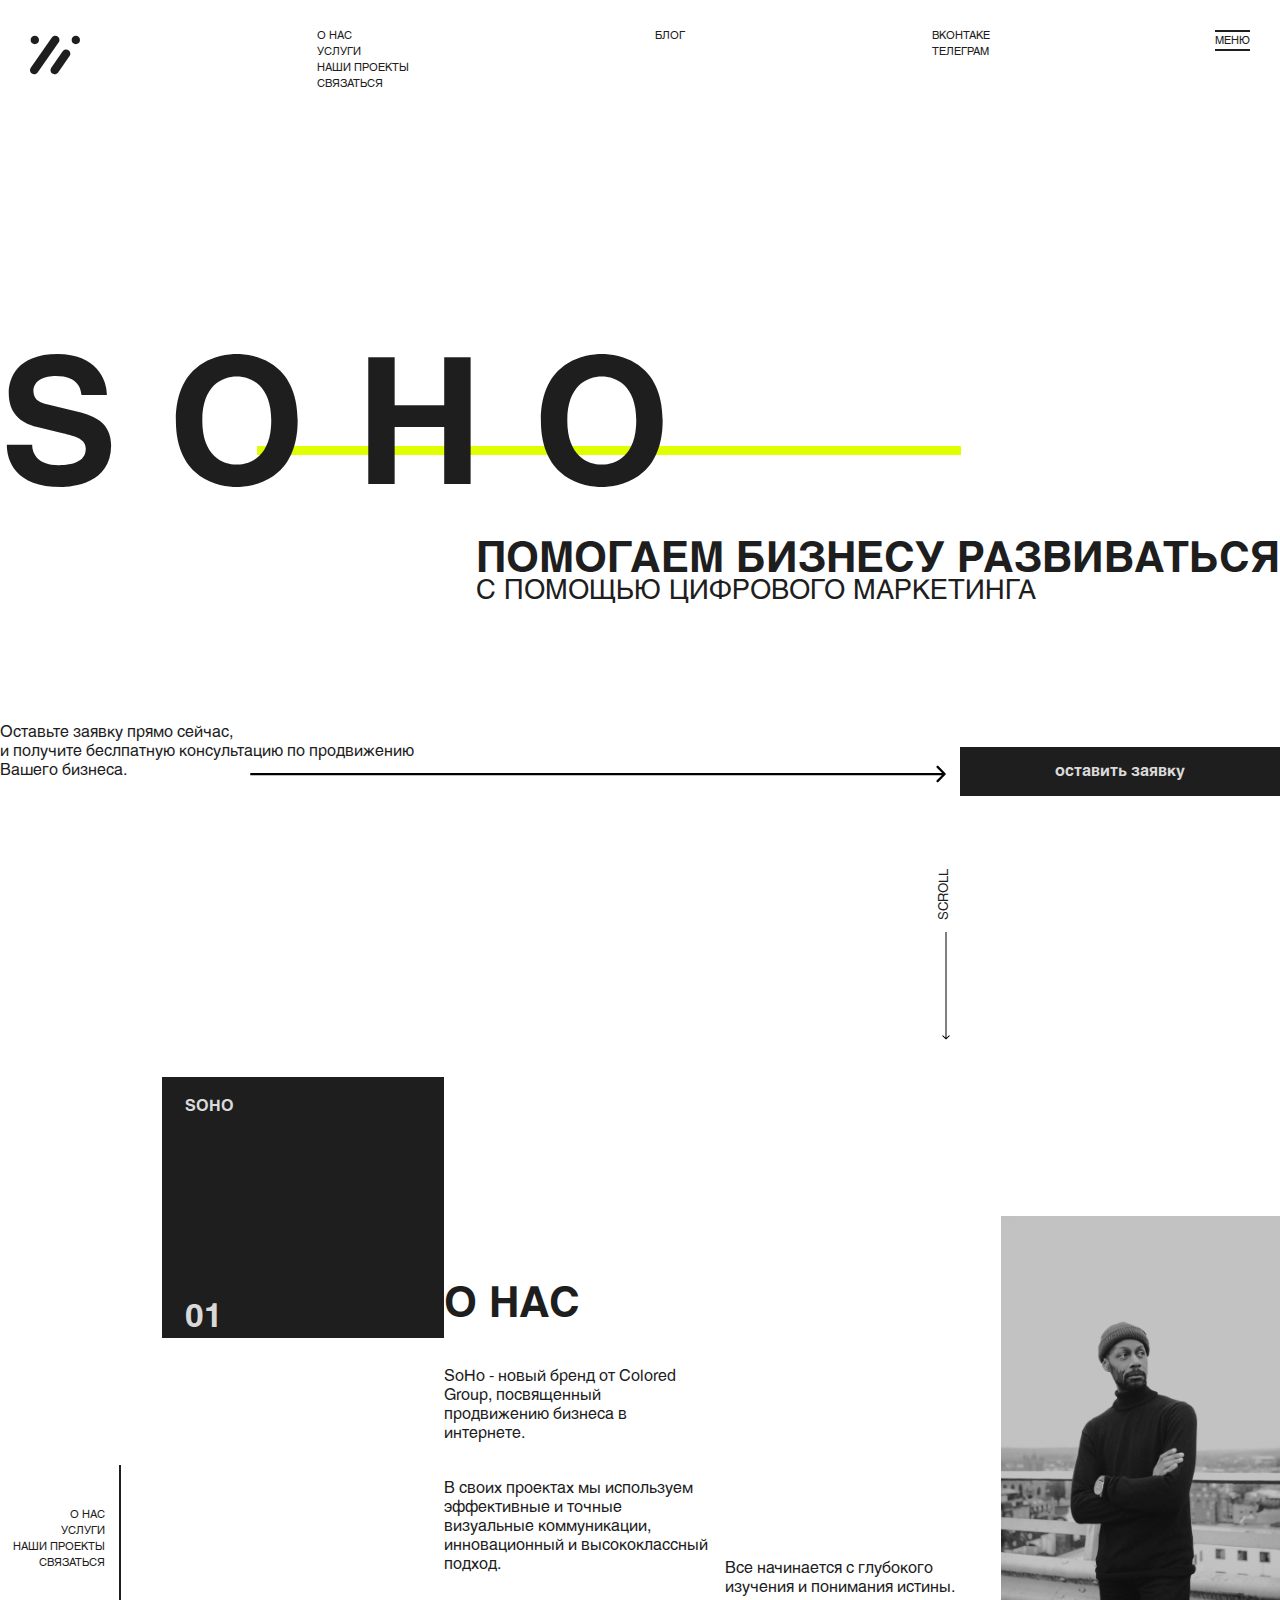
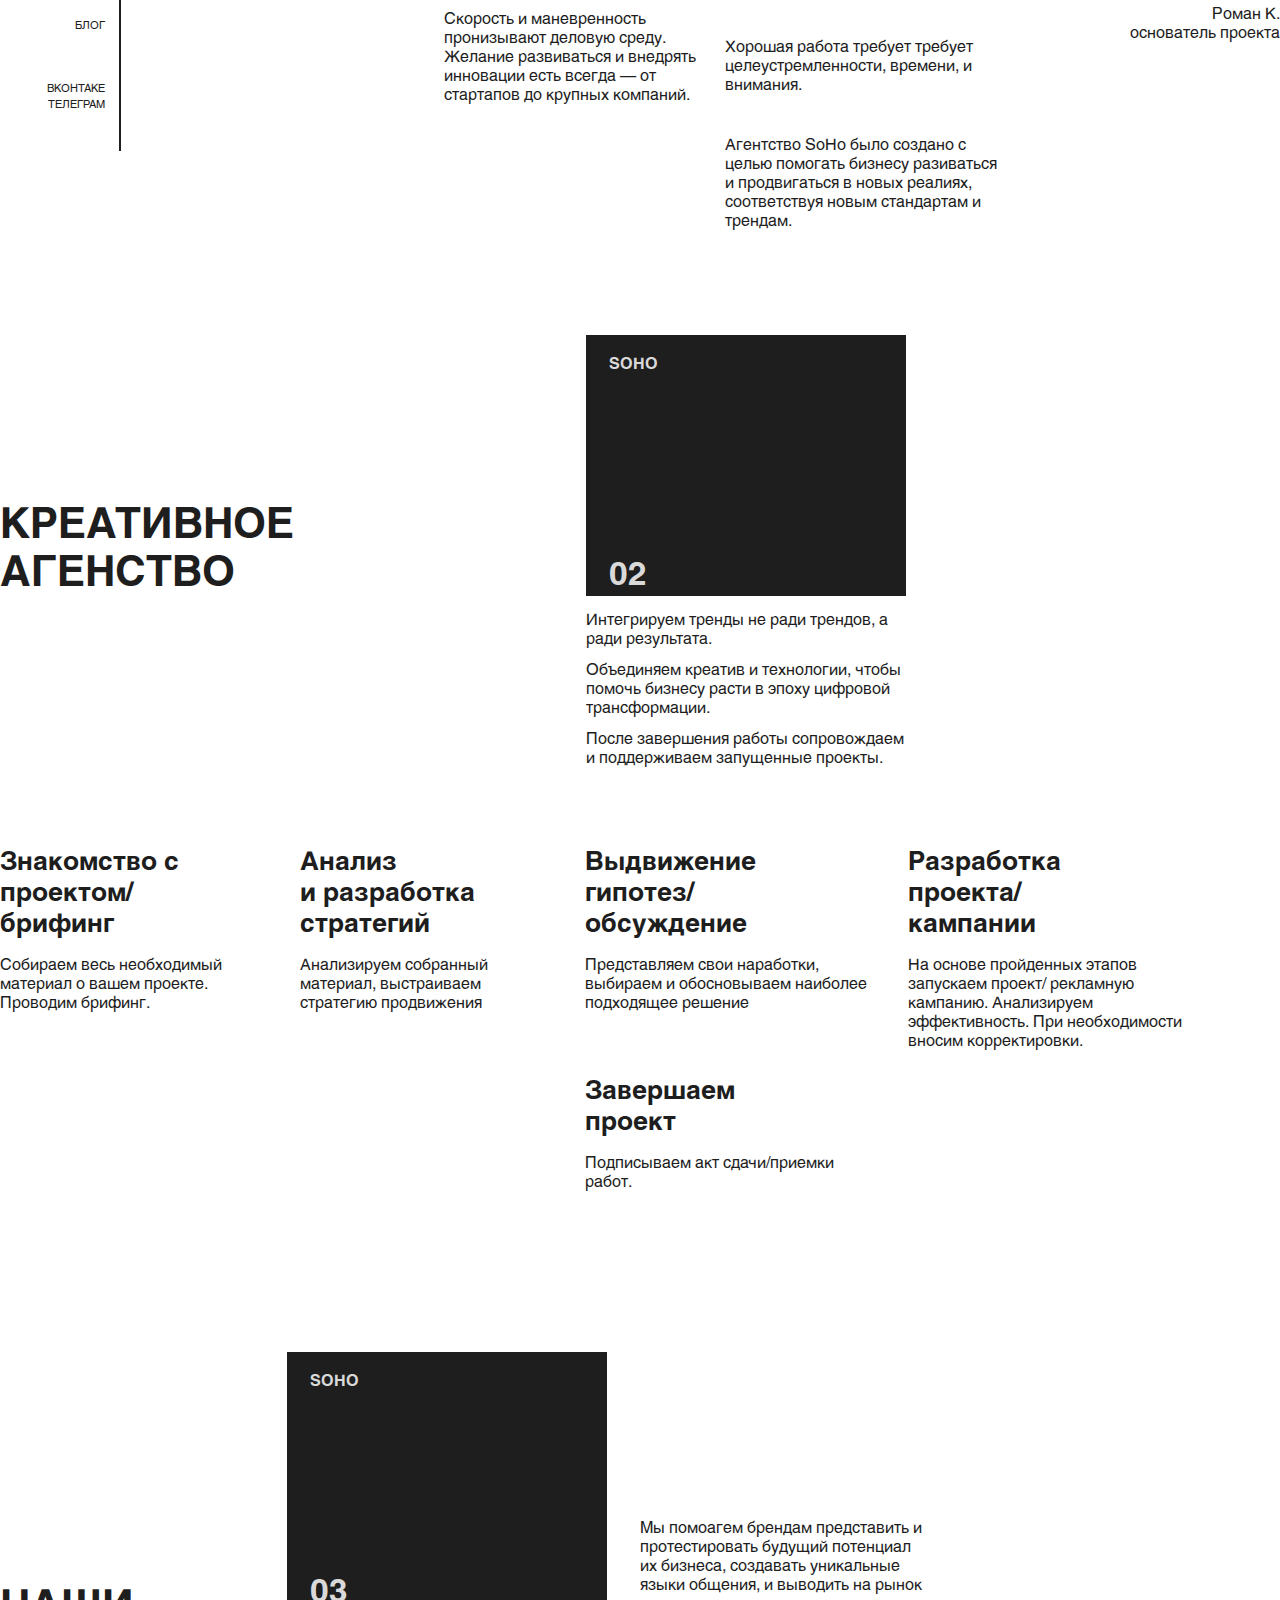
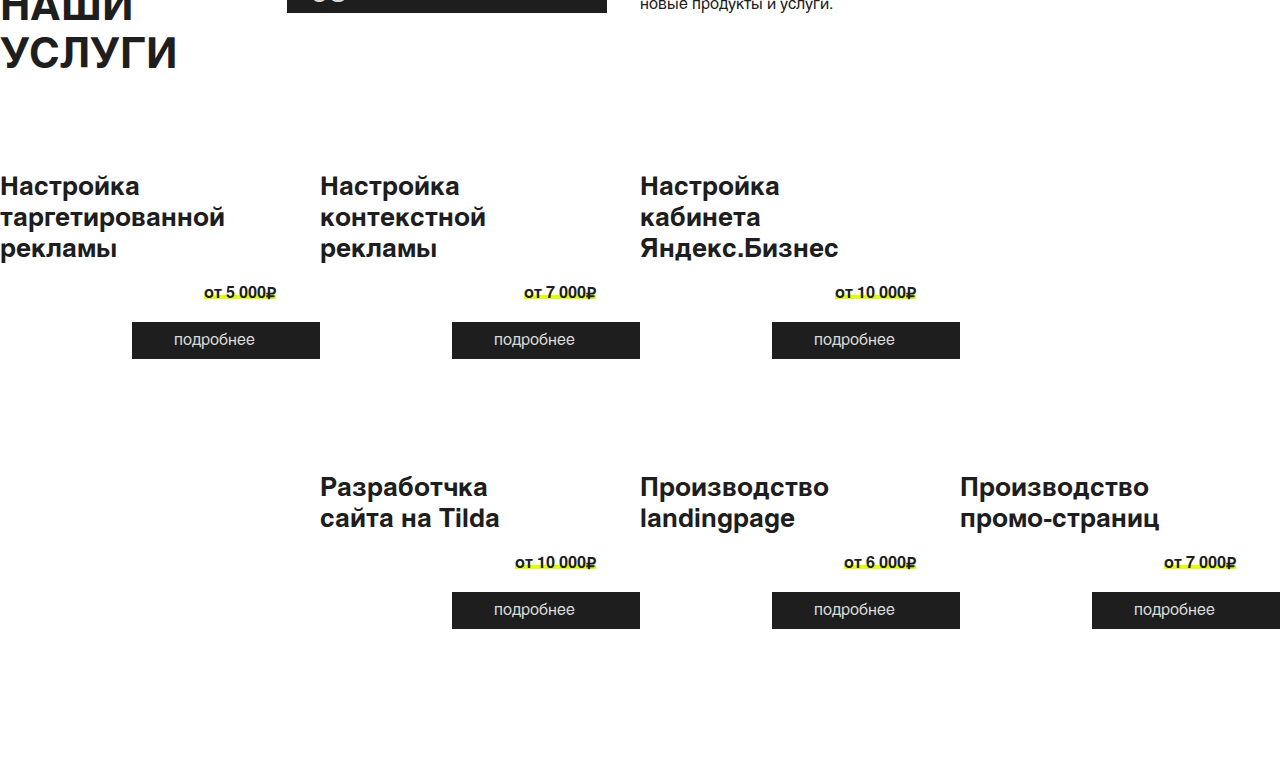
==== index.html @ 893298ed ""add"" ====
<!DOCTYPE html>
    <html lang="ru">
    <head>
        <meta charset="UTF-8">
        <meta name="viewport" content="width=device-width, initial-scale=1.0">
        <!--=============== CSS ===============-->
        <link rel="stylesheet" href="/assets/css/styles.css">

        <title>Soho - Website</title>
    </head>
    <body class="body">
        <!--==================== HEADER ====================-->
        <header class="header" id="header">
            <picture class="header__logo">
                <img src="/assets/img/logo.svg" alt="Логотип">
                <!-- <source media="(min-width: )" srcset="" sizes=""> -->
            </picture>
            <nav class="header__nav">
                <ul class="header__ul">
                    
                    <li class="header__list">
                        <a href="#" class="header__link">О НАС</a>
                    </li>
                    <li class="header__list">
                        <a href="#" class="header__link">УСЛУГИ</a>
                    </li>
                    <li class="header__list">
                        <a href="#" class="header__link">НАШИ ПРОЕКТЫ</a>
                    </li>
                    <li class="header__list">
                        <a href="#" class="header__link">СВЯЗАТЬСЯ</a>
                    </li>
                </ul>
                <ul class="header__blog">
                    <a href="#" class="header__link">БЛОГ</a>
                </ul>
                <ul class="header__social">
                    <li class="header__list">
                        <a href="#" class="header__link">ВКОНТАКЕ</a>
                    </li>
                    <li class="header__list">
                        <a href="#" class="header__link">ТЕЛЕГРАМ</a>
                    </li>
                </ul>
                <ul class="header__menu">
                    <a href="#">МЕНЮ</a>
                </ul>
            </nav>
        </header>

        <!--==================== MAIN ====================-->
        <main class="main">
            <!--==================== HOME ====================-->
            <section class="home section container" id="home">
                <div class="home__text">
                    <p class="home__text-name">SOHO</p>
                    <h1 class="home__text-title">ПОМОГАЕМ БИЗНЕСУ РАЗВИВАТЬСЯ <br><span>С ПОМОЩЬЮ ЦИФРОВОГО МАРКЕТИНГА</span></h1>
                </div>
                <div class="home__subtext">
                    <div class="home__subtext-left">
                        <div class="home__subtext-up">
                            <p>Оставьте заявку прямо сейчас, <br>
                                и получите беслпатную консультацию по продвижению
                                Вашего бизнеса.</p>
                                <img src="/assets/img/big-arrow.svg" alt="Стрелка">
                        </div>
                        <div class="home__subtext-down">
                            <p>SCROLL</p>
                            <img src="/assets/img/small-arrow.svg" alt="Стрелка вниз">
                        </div>
                    </div>
                    <div class="home__subtext-right">
                        <a href="#form" class="btn home__btn">оставить заявку</a>
                    </div>
                </div>
            </section>

            <!--==================== LOGOS ====================-->
            <section class="about section ">
                <div class="about__wrapper">
                    <div class="about__col-one">
                   
                            <li class="header__list">
                                <a href="#" class="header__link">О НАС</a>
                            </li>
                            <li class="header__list">
                                <a href="#" class="header__link">УСЛУГИ</a>
                            </li>
                            <li class="header__list">
                                <a href="#" class="header__link">НАШИ ПРОЕКТЫ</a>
                            </li>
                            <li class="header__list">
                                <a href="#" class="header__link">СВЯЗАТЬСЯ</a>
                            </li>
         
                        <ul class="header__blog">
                            <a href="#" class="header__link">БЛОГ</a>
                        </ul>
             
                            <li class="header__list">
                                <a href="#" class="header__link">ВКОНТАКЕ</a>
                            </li>
                            <li class="header__list">
                                <a href="#" class="header__link">ТЕЛЕГРАМ</a>
                            </li>
           
                    </div>
                    <div class="about__col-two col__two">
                        <p class="col__two-name">SOHO</p>
                        <p class="col__two-num">01</p>
                    </div>
                    <div class="about__col-three col__three">
                        <h2 class="col__three-title">О НАС</h2>
                        <div class="col__three-text">
                            <p>SoHo - новый бренд 
                                от Colored Group, посвященный
                                продвижению бизнеса
                                в интернете.</p>
                                <p>В своих проектах мы используем
                                    эффективные и точные
                                    визуальные коммуникации,
                                    инновационный
                                    и высококлассный подход.</p>
                                    <p>Скорость и маневренность 
                                        пронизывают деловую среду. 
                                        Желание развиваться и внедрять
                                        инновации есть всегда —
                                        от стартапов до крупных
                                        компаний.</p>
                        </div>
                    </div>
                    <div class="about__col-four">
                        <p>Все начинается
                            с глубокого изучения и понимания
                            истины.</p>
                            <p>Хорошая работа требует
                                требует целеустремленности,
                                времени, и внимания. </p>
                                <p>Агентство SoHo было создано 
                                    с целью помогать бизнесу 
                                    разиваться и продвигаться 
                                    в новых реалиях, соответствуя 
                                    новым стандартам и трендам.</p>
                    </div>
                    <div class="about__col-five">
                        <img src="/assets/img/roman.png" alt="Роман">
                        <p>Роман К. <br> основатель проекта</p>
                    </div>
                </div>
            </section>

            <!--==================== POPULAR ====================-->
            <section class="creative section container">
                <div class="creative__wrapper">
                    <div class="creative__up">
                        <h2 class="creative__left-title">КРЕАТИВНОЕ <br> АГЕНСТВО</h2>
                        <div class="creative__box-wrapper">
                        <div class="crative__right-box box">
                            <p>SOHO</p>
                            <p class="box-num">02</p>
                        </div>
                            <div class="creative__right-text">
                                <p>Интегрируем тренды
                                    не ради трендов,
                                    а ради результата.</p>
                                <p>Объединяем креатив и технологии,
                                    чтобы помочь бизнесу расти
                                    в эпоху цифровой трансформации.</p>
                                    <p>После завершения работы
                                        сопровождаем и поддерживаем
                                        запущенные проекты.</p>
                                    </div>
                    </div>
                    </div>
                    <div class="creative__middle">
                        <div class="creative__left-items creative__items">
                            <div class="creative__left-item creative__item">
                                <p class="creative__item-title">Знакомство
                                    с проектом/ <br>
                                    брифинг</p>
                                <p class="creative__item-subtitle">Собираем весь необходимый
                                    материал о вашем проекте.
                                    Проводим брифинг.</p>
                            </div>
                            <div class="creative__left-item creative__item">
                                <p class="creative__item-title">Анализ <br>
                                    и разработка
                                    стратегий</p>
                                <p class="creative__item-subtitle">Анализируем
                                    собранный материал, 
                                    выстраиваем стратегию
                                    продвижения</p>
                            </div>
                            <div class="creative__left-item creative__item">
                                <p class="creative__item-title">Выдвижение
                                    гипотез/ <br>
                                    обсуждение</p>
                                <p class="creative__item-subtitle">Представляем свои наработки,
                                    выбираем и обосновываем
                                    наиболее подходящее
                                    решение</p>
                            </div>
                            <div class="creative__left-item creative__item">
                                <p class="creative__item-title">Разработка <br>
                                    проекта/ <br>
                                    кампании</p>
                                <p class="creative__item-subtitle">На основе пройденных этапов
                                    запускаем проект/
                                    рекламную кампанию.
                                    Анализируем эффективность.
                                    При необходимости вносим
                                    корректировки.</p>
                            </div>
                            
                        </div>
                    </div>
                    <div class="creative__down">
                        <div class="creative__left-item creative__item">
                            <p class="creative__item-title">Завершаем <br>
                                проект</p>
                            <p class="creative__item-subtitle">Подписываем акт
                                сдачи/приемки работ.</p>
                        </div>
                    </div>
                </div>
            </section>
            
            <section class="service container section">
                <div class="service__wrapper">
                    <div class="service__up">
                        <h2 class="service__title">НАШИ <br> УСЛУГИ</h2>
                        <div class="sevice__box box">
                            <p>SOHO</p>
                            <p class="box-num">03</p>
                        </div>
                        <p class="service__up-text">Мы помоагем брендам
                            представить и протестировать
                            будущий потенциал их бизнеса,
                            создавать уникальные языки 
                            общения, и выводить на рынок
                            новые продукты и услуги.</p>
                    </div>
                    <div class="service__items">
                        <div class="service__item target">
                            <p class="service__item-title item-title">Настройка
                                таргетированной
                                рекламы</p>
                            <p class="service__item-num">от 5 000 <span class="rub">&#x20bd</span></p>
                            <a href="#" class="btn service__item-btn">подробнее</a>
                        </div>
                        <div class="service__item cotext">
                            <p class="service__item-title item-title">Настройка <br>
                                контекстной <br> рекламы</p>
                            <p class="service__item-num">от 7 000 <span class="rub">&#x20bd</span></p>
                            <a href="#" class="btn service__item-btn">подробнее</a>
                        </div>
                        <div class="service__item yandex">
                            <p class="service__item-title item-title">Настройка <br> кабинета <br> Яндекс.Бизнес</p>
                            <p class="service__item-num">от 10 000 <span class="rub">&#x20bd</span></p>
                            <a href="#" class="btn service__item-btn">подробнее</a>
                        </div>
                        <div class="service__item tilda">
                            <p class="service__item-title item-title">Разработчка <br> сайта на Tilda</p>
                            <p class="service__item-num">от 10 000 <span class="rub">&#x20bd</span></p>
                            <a href="#" class="btn service__item-btn">подробнее</a>
                        </div>
                        <div class="service__item landingpage">
                            <p class="service__item-title item-title">Производство <br> landingpage</p>
                            <p class="service__item-num">от 6 000 <span class="rub">&#x20bd</span></p>
                            <a href="#" class="btn service__item-btn">подробнее</a>
                        </div>
                        <div class="service__item promo">
                            <p class="service__item-title item-title">Производство <br> промо-страниц</p>
                            <p class="service__item-num">от 7 000 <span class="rub">&#x20bd</span></p>
                            <a href="#" class="btn service__item-btn">подробнее</a>
                        </div>
                    </div>
                </div>
            </section>
        </main>

        <!--==================== FOOTER ====================-->
        <footer class="footer section">
            
        </footer>


        <!--========== SCROLL UP ==========-->


        <!--=============== SCROLLREVEAL ===============-->
        <script src=""></script>

        <!--=============== SWIPER JS ===============-->
        <script src=""></script>

        <!--=============== MAIN JS ===============-->
        <script src="/assets/js/main.js"></script>
    </body>
</html>
---- assets/css/styles.css ----
/*=============== GOOGLE FONTS ===============*/
@import url("https://fonts.googleapis.com/css2?family=Poppins:wght@400;500;600&display=swap");

/*=============== VARIABLES CSS ===============*/

@font-face {
  font-family: 'HeliosExtC Regular';
  src: url(/assets/fonts/heliosc.otf);
}
@font-face {
  font-family: 'HeliosExtC Bold';
  src: url(/assets/fonts/heliosc_bold.otf);
}
:root {
  /*========== Colors ==========*/
  --black-color: #1E1E1E;
  --white-color: #D9D9D9;

  /*========== Font and typography ==========*/
  --font-regular: 'HeliosExtC Regular', sans-serif;
  --font-bold: 'HeliosExtC Bold', sans-serif;
  --biggest-font-size: 175px;
  --h1-font-size: 42px;
  --normal-font-size: 26px;
  --small-font-size: 16px;
  --smaller-font-size: 11px;
}

/* Responsive typography */
@media screen and (min-width: 1024px) {
  :root {
    /* --biggest-font-size: 4rem;
    --h1-font-size: 2.25rem;
    --h2-font-size: 1.5rem;
    --h3-font-size: 1.25rem;
    --normal-font-size: 1rem;
    --small-font-size: .875rem;
    --smaller-font-size: .813rem; */
  }
}

/*=============== BASE ===============*/
* {
  box-sizing: border-box;
  padding: 0;
  margin: 0;
}

html {
  scroll-behavior: smooth;
}
a {
   color: var(--black-color);
}
body {
  font-family: var(--font-regular);
  font-size: var(--small-font-size);
  color: var(--black-color);
  background: url(/assets/img/mainbg.png);
  background-size: cover;
  background-repeat: no-repeat;
  transition: .3s; /* For animation dark mode */
}

h1, h2, h3 {
  color: var(--title-color);
  font-weight: var(--font-semi-bold);
}

ul {
  padding: 0;
  margin: 0;
  /* font-size: 0; */
  list-style: none;
}

li {
  list-style-type: none;
  padding: 0;
  /* font-size: 0; */
}
a {
  text-decoration: none;
}

img {
  max-width: 100%;
  height: auto;
}

input,
button {
  font-family: var(--body-font);
  outline: none;
  border: none;
}

/*=============== THEME ===============*/


/*========== Variables Dark theme ==========*/


/*========== 
    Color changes in some parts of 
    the website, in dark theme 
==========*/


/*=============== REUSABLE CSS CLASSES ===============*/
.container {
  max-width: 1280px;
  margin: auto;
}

.grid {
  display: grid;
}

.section {
  padding: 4.5rem 0 2rem;
}

.section__title {
  font-size: var(--h2-font-size);
  margin-bottom: 1rem;
}

.section__title span {
  color: var(--second-color);
}

.section__subtitle {
  display: block;
  font-size: var(--small-font-size);
  color: var(--second-color);
}

.main {
  overflow: hidden; /* For the animations ScrollReveal*/
}

/*=============== HEADER & NAV ===============*/

.header {
  display: flex;
  padding: 30px 30px 0;
}
.header__nav {
  display: flex;
  width: 100%;
}
.header__blog {
  text-align: center;
  flex: 1 0 0;
}
.header__ul {
  padding : 0 0 0 237px;
}
.header__social {
  margin: 0 225px 0 0;
}

.header__link {
  font-size: var(--smaller-font-size);
  line-height: 13px;
  display: block;
}
.header__link {
  margin-bottom: 3px;
}
.header__menu a{
  font-size: var(--smaller-font-size);
}
.header__menu {
  position: relative;
  width:35px;
  height: 16px;
}
.header__menu::after {
  content: '';
  position: absolute;
  display: block;
  height: 2px;
  width: 100%;
  background-color: var(--black-color);
}
.header__menu::before {
  content: '';
  position: absolute;
  display: block;
  height: 2px;
  width: 100%;
  background-color: var(--black-color);
}

/* =======  HOME =========== */
.home {
  position: relative;
  margin: 166px auto 0;
}
.home__text {
  height: 391px;
}
.home__text-name {
  font-size: var(--biggest-font-size);
  color: var(--black-color);
  font-family: var(--font-bold);
  position: relative;
  line-height: 216px;
  letter-spacing:50px;
}
.home__text-name::after {
  content: '';
  display: block;
  position: absolute;
  width: 704px;
  height: 9px;
  top: 53%;
left: 257px;
  background-color: #E0FF00;
  z-index: -1;
}
.home__text-title {
  font-size: var(--h1-font-size);
  font-family: var(--font-bold);
  position: absolute;
  right: 0;
  line-height: 27px;
}
.home__text-title span {
  font-size: 27px;
  font-family: var(--font-regular);
}
.home__subtext-left {
  position: relative;
  width: 960px;
  max-width: 100%;
  height: 250px;
}
.home__subtext-right {
  width: 320px;
  display: block;
  margin: 0 0 0 10px;
}
.home__subtext-up img {
  position: absolute;
  top: 42px;
  left: 250px;
  max-width: 696px;
  width: 100%;
}
.home__subtext-up p {
  width: 455px;
}
.home__subtext {
  display: flex;
}
.home__subtext-down {
  display: flex;
  flex-direction: column;
  align-items: center;
  gap: 30px;
  position: absolute;
  right: -21px;
  top: 164px;
}
.home__subtext-down p {
  font-size: 13px;
  transform: rotate(-90deg);
}

.btn {
  background-color: var(--black-color);
  color: var(--white-color);
  padding: 9px 42px;
}
.home__btn {
  padding: 15px 73px;
  width: 320px;
  display: block;
  text-align: center;
  font-family: var(--font-bold);
  margin: 24px 0 0;
}


/* ============  ABOUT ============= */
.about {
  width: 1636px;
  max-width: 100%;
  margin: auto;
}
.about__wrapper {
  display: flex;
  height: 754px;
}

.about__col-one {
  display: flex;
  flex-direction: column;
  text-align: end;
  height: 206px;
  width: 121px;
  position: relative;
  align-self: last baseline;
  margin: 0 57px 116px 0;
}
.about__col-one::after {
  content: '';
  background: var(--black-color);
  height: 286px;
  width: 2px;
  position: absolute;
  right: -16px;
  top: -44px;
}
.about__col-one .header__blog {
  display: flex;
  justify-content: flex-end;
  align-items: center;
  text-align: end;
}
.about__col-two, .box {
  width: 320px;
  max-width: 100%;
  height: 261px;
  background-color: var(--black-color);
  display: flex;
  flex-direction: column;
  justify-content: space-between;
  padding: 20px 0 0px 23px;
}
.about__col-two, .box p {
  color: var(--white-color);
  font-family: var(--font-bold);
}
.col__two-num, .box-num {
  font-size: 33px;
}

.about__col-three {
  width: 304px;
  max-width: 100%;
  display: flex;
  flex-direction: column;
  align-self: center;
  margin: 80px 16px 0 0;
}
.col__three-title {
  font-family: var(--font-bold);
  color: var(--black-color);
  font-size: var(--h1-font-size);
  margin: 0 0 36px 0;
}

.col__three-text p:not(:last-child) {
  margin-bottom: 36px;
}
.col__three-text p {
  font-size: 16px;
  color: var(--black-color);
  line-height: 19px;
}
.about__col-four {
  width: 317px;
  max-width: 100%;
  display: flex;
  flex-direction: column;
  align-self: flex-end;
}
.about__col-four p:not(:last-child) {
  margin-bottom: 41px;
}
.about__col-four p {
  font-size: 16px;
}
.about__col-five {
  width: 320px;
  max-width: 100%;
  text-align: end;
  margin: 139px 0 0;
}



/* =====  CREATIVE =============== */

.creative__wrapper {
  height: 913px;
  display: flex;
  flex-direction: column;
}
.creative__up {
  display: flex;
  align-items: center;
}
.creative__left-title {
  font-size: 42px;
  font-family: var(--font-bold);
  margin: 0 292px 0 0;
}
.creative__item-title, .item-title {
  font-size: 26px;
  color: var(--black-color);
  font-family: var(--font-bold);
}
.creative__box-wrapper {
  width: 321px;
  display: flex;
  flex-direction: column;
}
.crative__right-box {
  margin: 0 0 15px 0;
}
.creative__right-text p:not(:last-child) {
  margin-bottom: 12px;
}
.creative__items {
  display: flex;
  margin: 80px 0 13px 0;
}
.creative__item  {
  width: 285px;
}
.creative__item:nth-child(2) {
  margin: 0 64px 0 15px;
  width: 221px;
}
.creative__item:nth-child(3) {
  margin: 0 38px 0 0; 
}
.creative__item-title {
  margin: 0 0 15px;
}

.creative__down {
  display: flex;
  justify-content: center;
  margin: 13px 0 0 175px;
}


/* ============  SERVICE ============== */

.service__up {
  display: flex;
  height: 330px;
}
.service__title {
  font-family: var(--font-bold);
  margin: 0 109px 0 0;
  align-self: flex-end;
  font-size: 42px;
}
.service__up-text {
  width: 287px;
  max-width: 100%;
  margin: 0 0 68px 33px;
  align-self: flex-end;
  font-size: 16px;  
}
.service__item-btn {
  display: block;
  width: 188px;
  display: flex;
  text-align: center;
  align-self: flex-end;
}
.service__item {
  display: flex;
  flex-direction: column;
  width: 320px;
}
.service__items {
  width: 100%;
  margin: 91px 0 0;
}
.service__item-num {
  display: flex;
  align-self: flex-end;
  margin: 18px 44px 18px 0;
  font-family: var(--font-bold);
  position: relative;
  max-width: 100px;
}
.service__item-num::after {
  content: '';
  display: block;
  position: absolute;
  bottom: 5px;
  width: 100%;
  height: 4px;
  background: #E0FF00;
  z-index: -1;
}
.service__item-num span {
  font-weight: 600;
}

.target{
  grid-area: target;
}
.cotext{
  grid-area: context;
}
.yandex{
  grid-area: yandex;
}
.tilda{
  grid-area: tilda;
}
.landingpage{
  grid-area: landingpage;
}
.promo{
  grid-area: promo;
}

.service__items {
  display: grid;
  grid-template-columns: repeat(auto-fill, minmax(320px, 1fr));
  grid-template-areas: 'target context yandex .' '. tilda landingpage promo';
  row-gap: 115px;
}
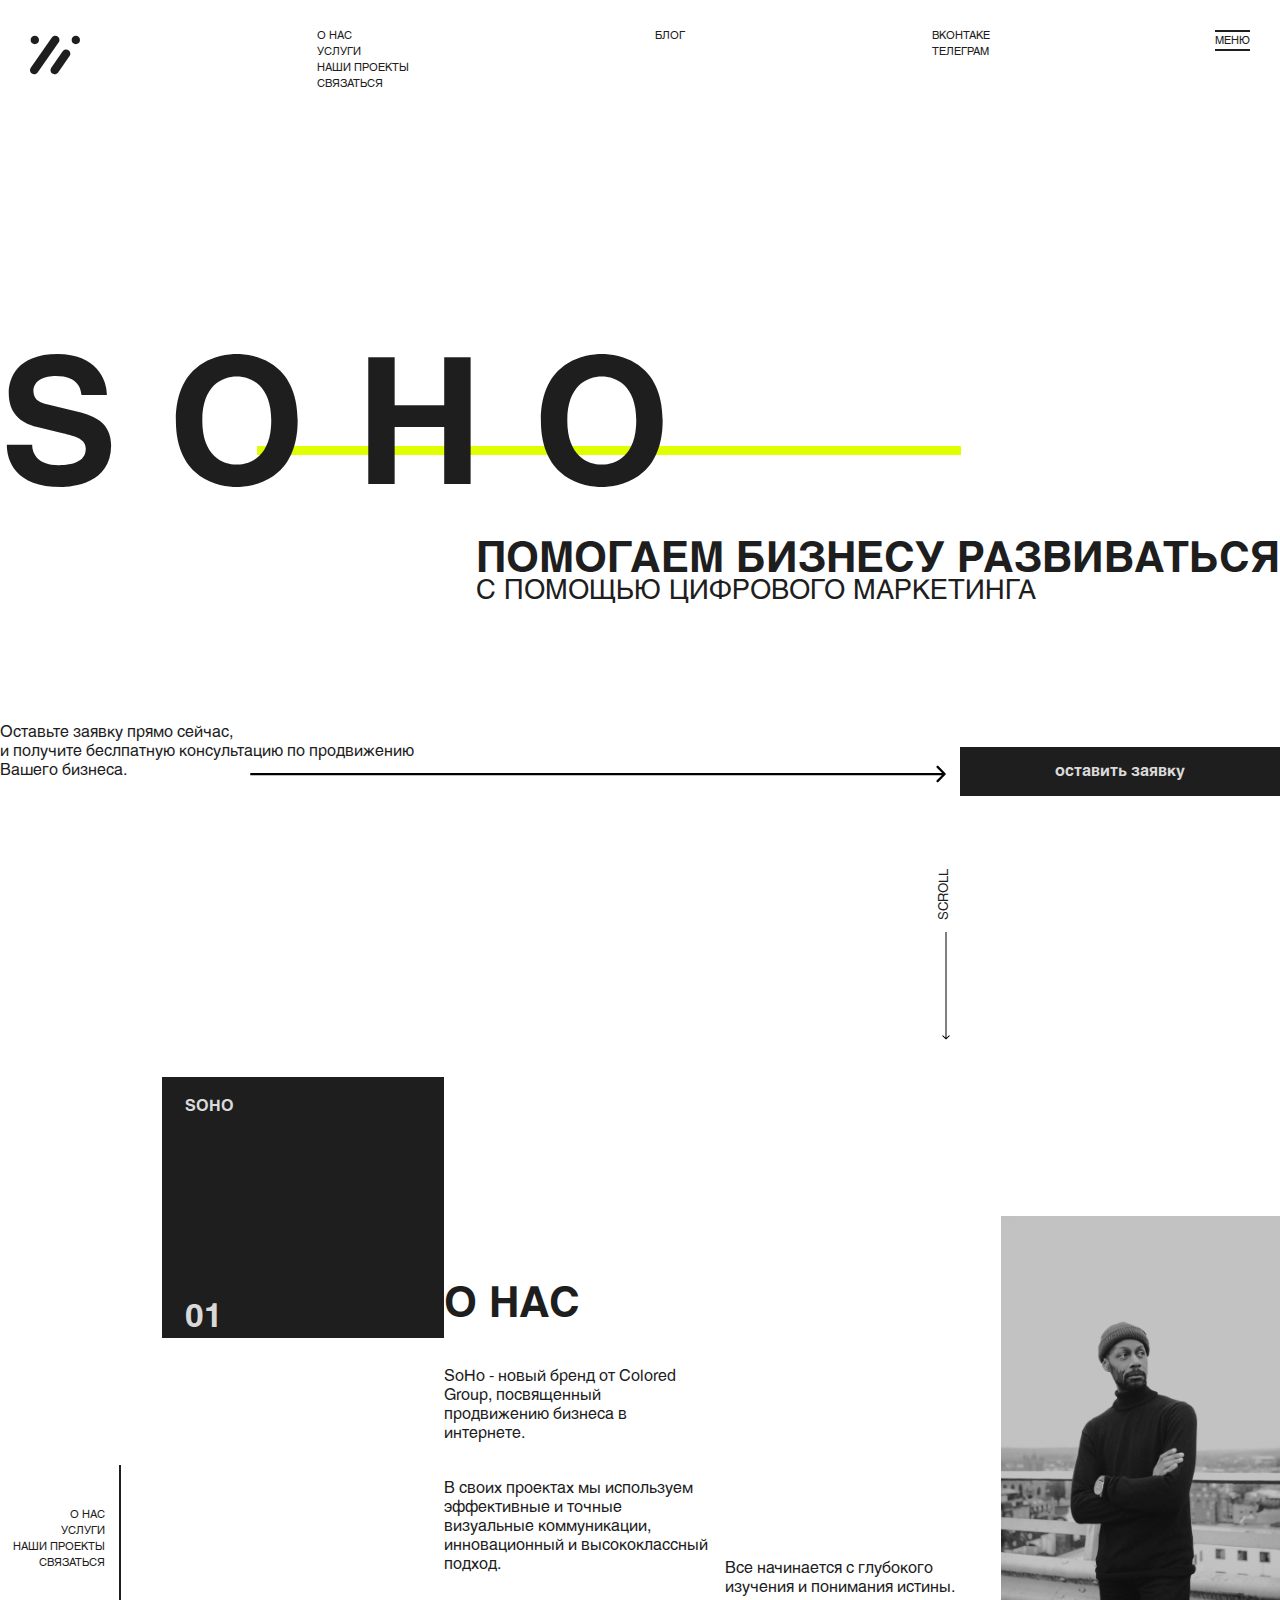
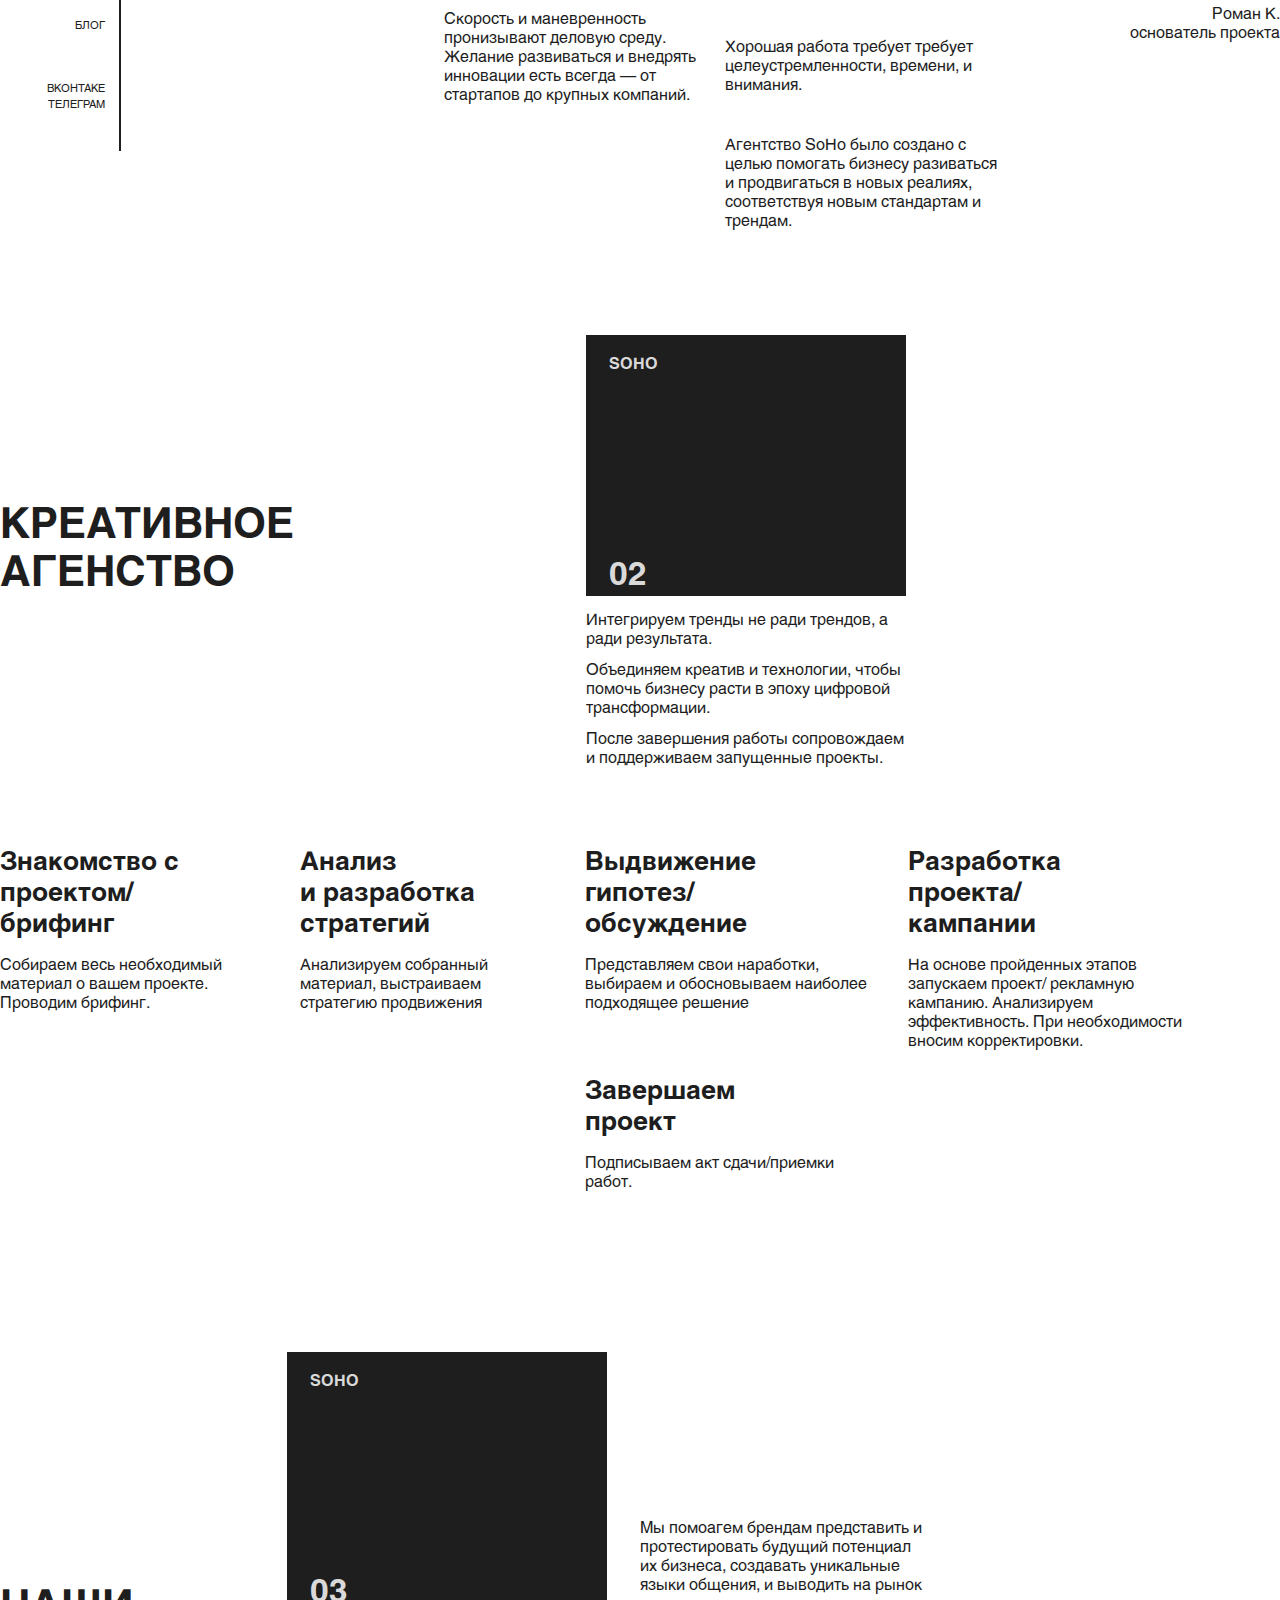
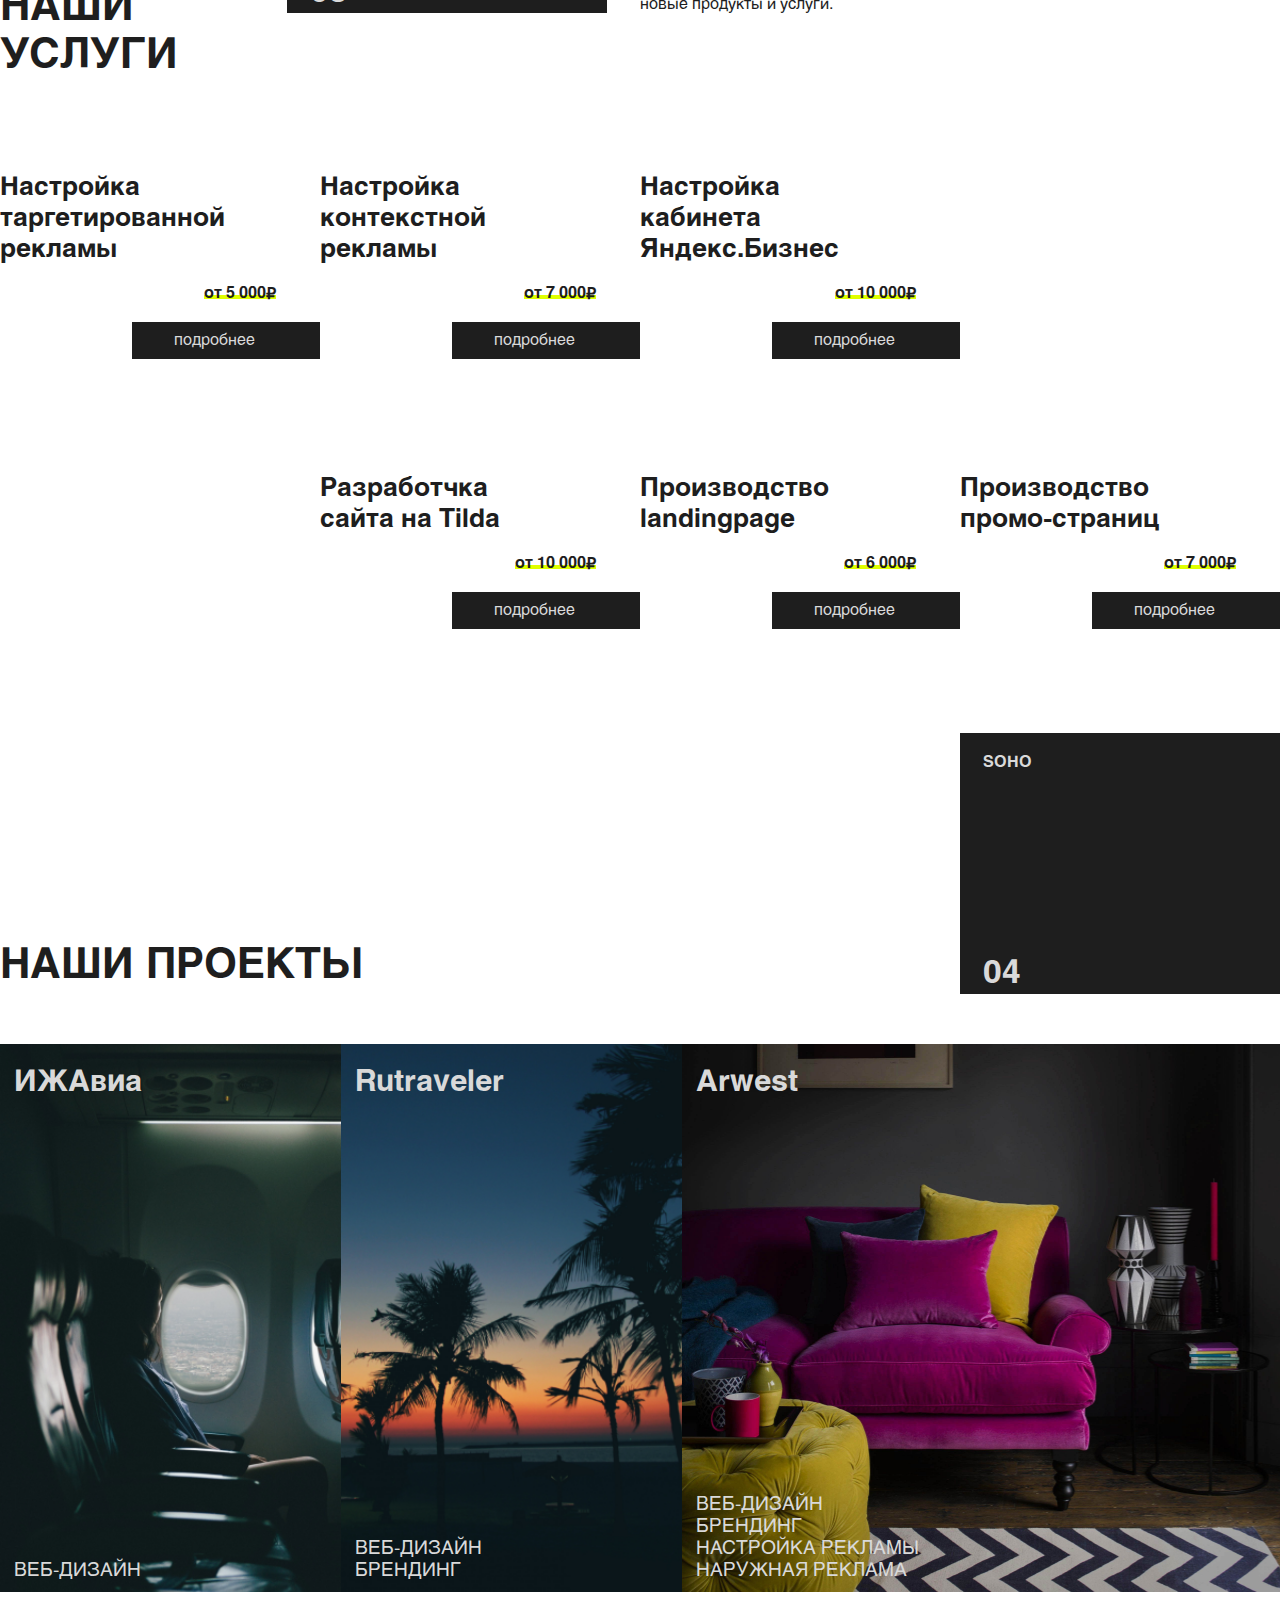
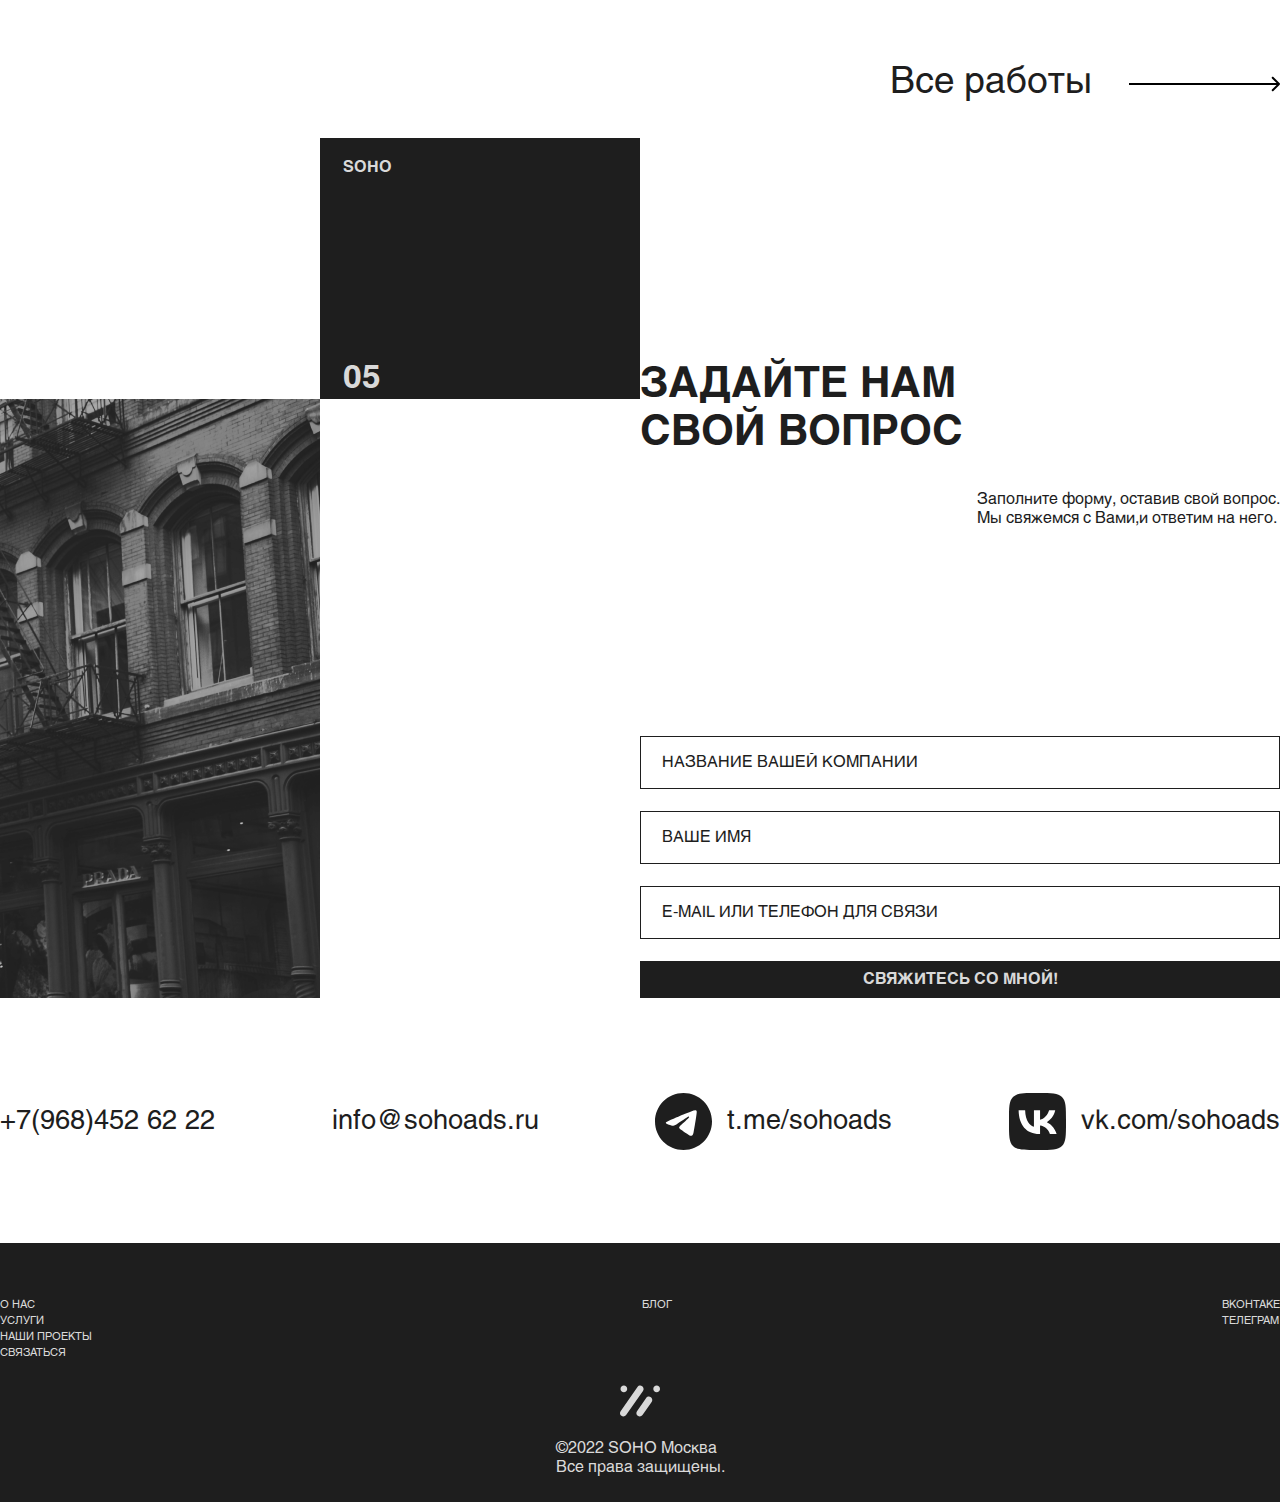
==== commit 6a822d51: ""add"" ====
--- a/index.html
+++ b/index.html
@@ -259,6 +259,8 @@
                             <p class="service__item-num">от 10 000 <span class="rub">&#x20bd</span></p>
                             <a href="#" class="btn service__item-btn">подробнее</a>
                         </div>
+                        <div class="service__item"></div>
+                        <div class="service__item"></div>
                         <div class="service__item tilda">
                             <p class="service__item-title item-title">Разработчка <br> сайта на Tilda</p>
                             <p class="service__item-num">от 10 000 <span class="rub">&#x20bd</span></p>
@@ -277,11 +279,111 @@
                     </div>
                 </div>
             </section>
+            <section class="projects section container">
+                <div class="project__wrapper">
+                    <div class="project__title">
+                        <h2 class="project__title-title">НАШИ ПРОЕКТЫ</h2>
+                        <div class="box project__box">
+                            <p>SOHO</p>
+                            <p class="box-num">04</p>
+                        </div>
+                    </div>
+                    <div class="project_items">
+                        <div class="project__item">
+                            <p class="project__item-title">ИЖАвиа</p>
+                            <p class="project__item-subtitle">ВЕБ-ДИЗАЙН</p>
+                        </div>
+                        <div class="project__item">
+                            <p class="project__item-title">Rutraveler</p>
+                            <p class="project__item-subtitle">ВЕБ-ДИЗАЙН <br>
+                                БРЕНДИНГ</p>
+                        </div>
+                        <div class="project__item">
+                            <p class="project__item-title">Arwest</p>
+                            <p class="project__item-subtitle">ВЕБ-ДИЗАЙН <br>
+                                БРЕНДИНГ <br>
+                                НАСТРОЙКА РЕКЛАМЫ<br>
+                                НАРУЖНАЯ РЕКЛАМА</p>
+                        </div>
+                    </div>
+                    <div class="project__more">
+                        <a href="#" class="project__more-text">Все работы</a>
+                        <img src="/assets/img/more.svg" alt="Все работы">
+                    </div>
+                </div>
+            </section>
+
+            <section class="contact container">
+                <div class="contact__wrapper">
+                    <div class="contact__img">
+                        <div class="cotact__img-image">
+                            <img src="/assets/img/form-img.png" alt="Дом">
+                        </div>
+                        <div class="box contact_img-box">
+                            <p>SOHO</p>
+                            <p class="box-num">05</p>
+                        </div>
+                    </div>
+                    <div class="contact__form">
+                        <div class="contact__form-text">
+                            <h2 class="contact__form-title">ЗАДАЙТЕ НАМ <br>СВОЙ ВОПРОС</h2>
+                            <p class="contact__form-subtitle">Заполните форму, оставив свой вопрос. <br>    
+                                Мы свяжемся с Вами,и ответим на него.</p>
+                        </div>
+                        <form class="form" action="">
+                            <input type="text" class="input" placeholder="НАЗВАНИЕ ВАШЕЙ КОМПАНИИ">
+                            <input type="text" class="input" placeholder="ВАШЕ ИМЯ">
+                            <input type="text" class="input" placeholder="E-MAIL ИЛИ ТЕЛЕФОН ДЛЯ СВЯЗИ">
+                            <button class="btn form-btn">СВЯЖИТЕСЬ СО МНОЙ!</button>
+                        </form>
+                    </div>
+                </div>
+                <address class="address">
+                    <a href="tel:+79684526222">+7(968)452 62 22</a>
+                    <a href="mailto:info@sohoads.ru">info@sohoads.ru</a>
+                    <a class="address__social" href="http://"><img class="address__img" src="/assets/img/telegram.svg" alt="Телеграм">t.me/sohoads</a>
+                    <a class="address__social" href="http://"><img class="address__img" src="/assets/img/vk.svg" alt="Вконтакте">vk.com/sohoads</a>
+                </address>
+            </section>
         </main>
 
         <!--==================== FOOTER ====================-->
         <footer class="footer section">
-            
+            <div class="container">
+                <div class="footer__nav">
+                    <ul class="header__ul">
+                    
+                        <li class="header__list">
+                            <a href="#" class="header__link">О НАС</a>
+                        </li>
+                        <li class="header__list">
+                            <a href="#" class="header__link">УСЛУГИ</a>
+                        </li>
+                        <li class="header__list">
+                            <a href="#" class="header__link">НАШИ ПРОЕКТЫ</a>
+                        </li>
+                        <li class="header__list">
+                            <a href="#" class="header__link">СВЯЗАТЬСЯ</a>
+                        </li>
+                    </ul>
+                    <ul class="header__blog">
+                        <a href="#" class="header__link footer__blog">БЛОГ</a>
+                    </ul>
+                    <ul class="header__social">
+                        <li class="header__list">
+                            <a href="#" class="header__link">ВКОНТАКЕ</a>
+                        </li>
+                        <li class="header__list">
+                            <a href="#" class="header__link">ТЕЛЕГРАМ</a>
+                        </li>
+                    </ul>
+                </div>
+                <div class="footer__about">
+                    <img src="/assets/img/footer-logo.svg" alt="Логотип">
+                    <p>©2022 SOHO Москва<br>
+                        Все права защищены.</p>
+                    </div>
+                </div>
         </footer>
 
 
--- a/assets/css/styles.css
+++ b/assets/css/styles.css
@@ -498,7 +498,7 @@
   font-weight: 600;
 }
 
-.target{
+/* .target{
   grid-area: target;
 }
 .cotext{
@@ -515,11 +515,199 @@
 }
 .promo{
   grid-area: promo;
-}
+} */
 
 .service__items {
   display: grid;
   grid-template-columns: repeat(auto-fill, minmax(320px, 1fr));
-  grid-template-areas: 'target context yandex .' '. tilda landingpage promo';
+  /* grid-template-areas: 'target context yandex .' '. tilda landingpage promo'; */
   row-gap: 115px;
+}
+
+
+/* ==========  PROJECT ============ */
+.project__title {
+  display: flex;
+  justify-content: space-between;
+}
+.project__title-title {
+  font-size: var(--h1-font-size);
+  line-height: 52px;
+  color: var(--black-color);
+  font-family: var(--font-bold) ;
+  display: flex;
+  align-self: flex-end;
+}
+
+.project_items {
+  display: flex;
+  height: 548px;
+  margin: 50px 0 70px;
+}
+.project__item {
+  background-image: url('/assets/img/p1.png');
+  background-size: cover;
+  background-repeat: no-repeat;
+  width: 365px;
+  display: flex;
+  flex-direction: column;
+  justify-content: space-between;
+  padding: 22px 0 10px 14px;
+}
+.project__item:nth-child(2) {
+  background-image: url('/assets/img/p2.png');
+}
+.project__item:nth-child(3) {
+  width: 640px;
+  max-width: 100%;
+  background-image: url('/assets/img/p3.png');
+}
+.project__item-title {
+  font-size: 30px;
+  font-family: var(--font-bold);
+  color: #D9D9D9;
+}
+.project__item-subtitle {
+  font-family: var(--font-regular);
+  font-size: 19px;
+  color: #D9D9D9;
+}
+
+.project__more {
+  display: flex;
+  justify-content: end;
+}
+.project__more img {
+  width: 151px;
+}
+.project__more-text {
+  font-size: 37px;
+  margin: 0 37px 0 0;
+
+}
+
+
+/* ========  CONTACT ============== */
+
+.contact__wrapper {
+  display: flex;
+  height: 860px;
+  position: relative;
+}
+.contact__img {
+  display: flex;
+  width: 640px;
+  max-width: 100%;
+}
+.cotact__img-image {
+  display: flex;
+  align-self: flex-end;
+}
+.contact__form {
+  width: 640px;
+  display: flex;
+  flex-direction: column;
+  justify-content: space-between;
+}
+.contact__form-text {
+  display: flex;
+  flex-direction: column;
+  gap: 31px;
+  margin: 225px 0 0;
+}
+.contact__form-title {
+  font-size: var(--h1-font-size);
+  font-family: var(--font-bold);
+  color: var(--black-color);
+}
+.contact__form-subtitle {
+  font-size: 16px;
+  display: flex;
+  align-self: flex-end;
+}
+
+.form {
+  display: flex;
+  flex-direction: column;
+  gap: 22px;
+}
+.input {
+  width: 640px;
+  max-width: 100%;
+  padding: 16px 0 16px 21px;
+  background: transparent;
+  border: 1px solid var(--black-color);
+  font-size: 16px;
+}
+.input::placeholder {
+  font-size: 16px;
+  color: var(--black-color);
+  opacity: 1;
+}
+.form-btn {
+  font-family: var(--font-bold);
+  font-size: 16px;
+  cursor: pointer;
+}
+
+.address {
+  display: flex;
+  justify-content: space-between;
+  align-items: center;
+  margin: 95px 0 0;
+}
+.address__img {
+  width: 57px;
+  height: 57px;
+}
+.address a {
+  font-style: normal;
+  font-size: 27px;
+}
+.address__social {
+  display: flex;
+  align-items: center;
+  gap: 15px;
+}
+
+
+
+/* ===============  FOOTER ================ */
+
+.footer {
+  margin: 93px 0 0;
+  background: var(--black-color);
+  padding: 56px 0 25px;
+}
+.footer__nav {
+  display: flex;
+  justify-content: space-between;
+}
+.footer__nav ul li a {
+  color: var(--white-color);
+}
+.footer__nav .header__ul {
+  padding: 0 0 0 0;
+}
+.footer__nav .header__social {
+  margin: 0;
+}
+.footer__blog {
+  color: var(--white-color);
+}
+
+.footer__about {
+  margin: 18px 0 0;
+  display: flex;
+  flex-direction: column;
+  align-items: center;
+  gap: 18px;
+}
+.footer__about img {
+  width: 52px;
+  height: 40px;
+  cursor: pointer;
+}
+.footer__about p {
+  color: var(--white-color);
 }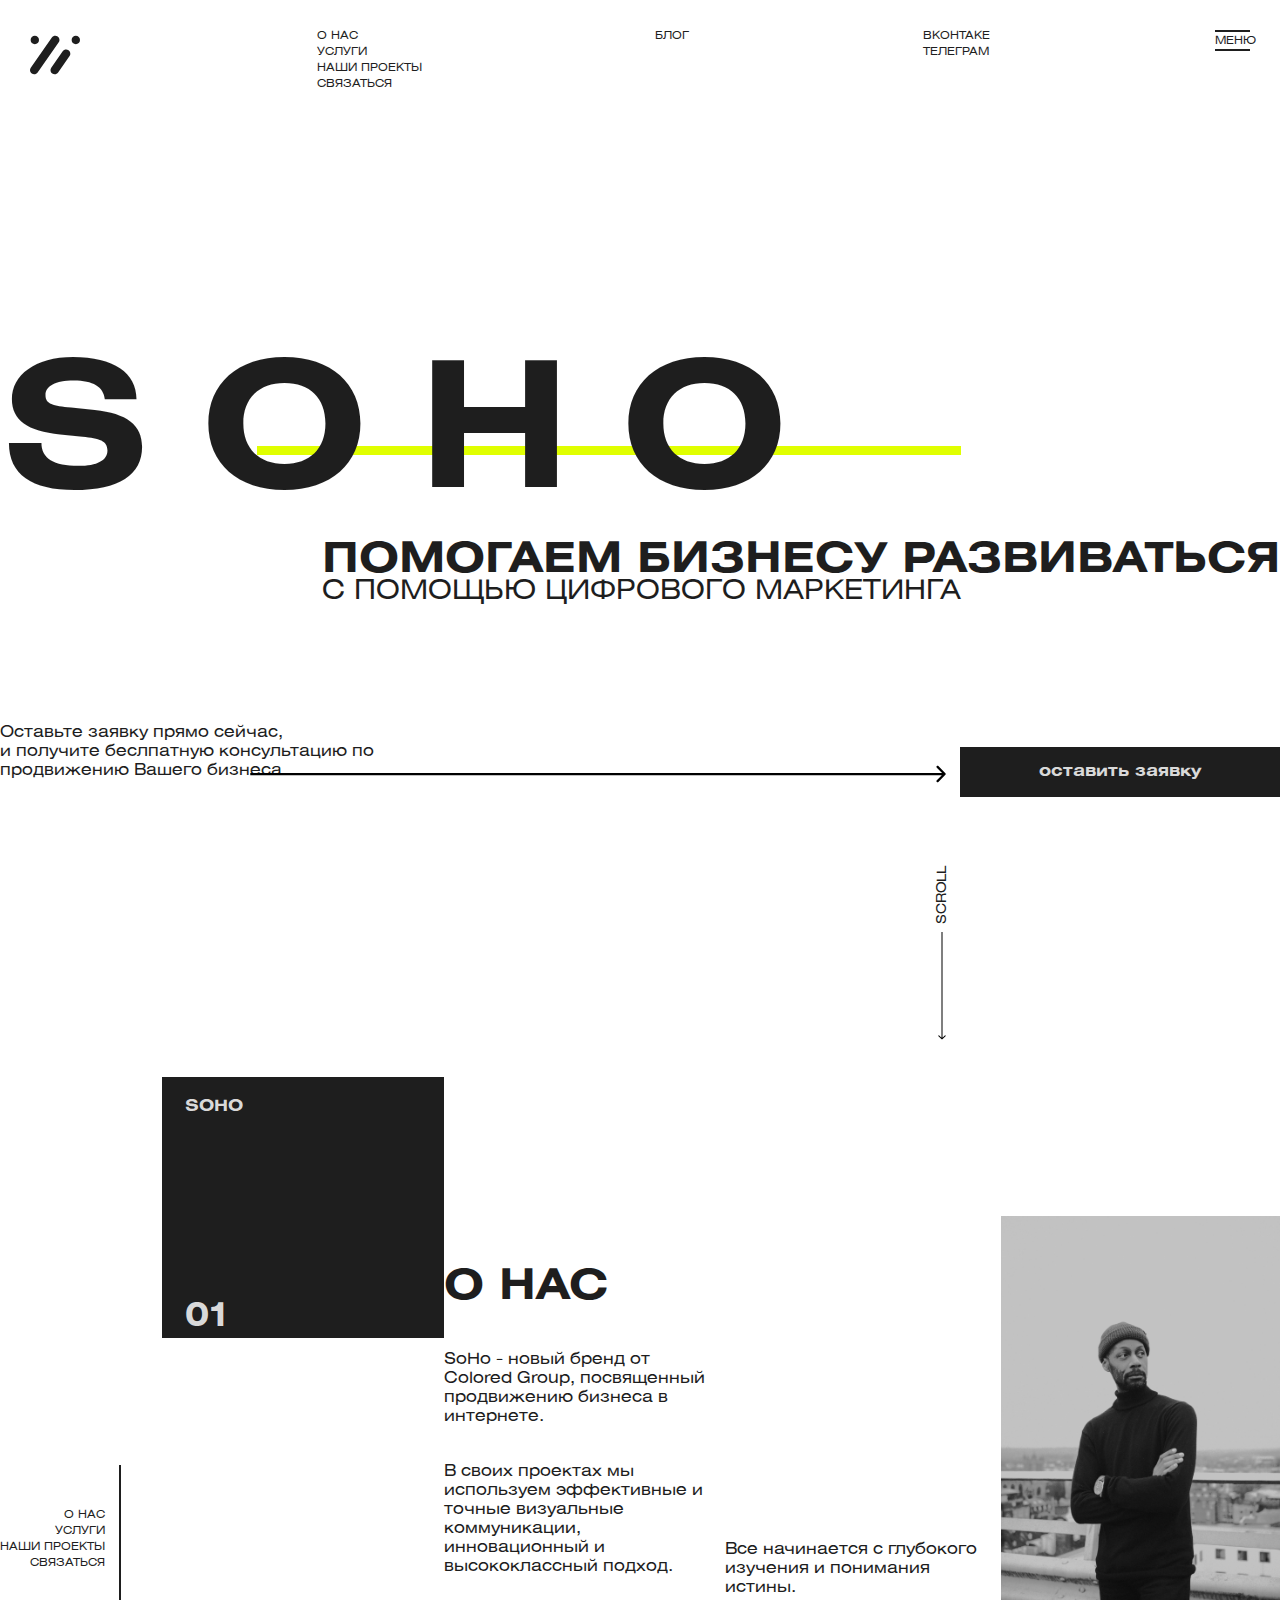
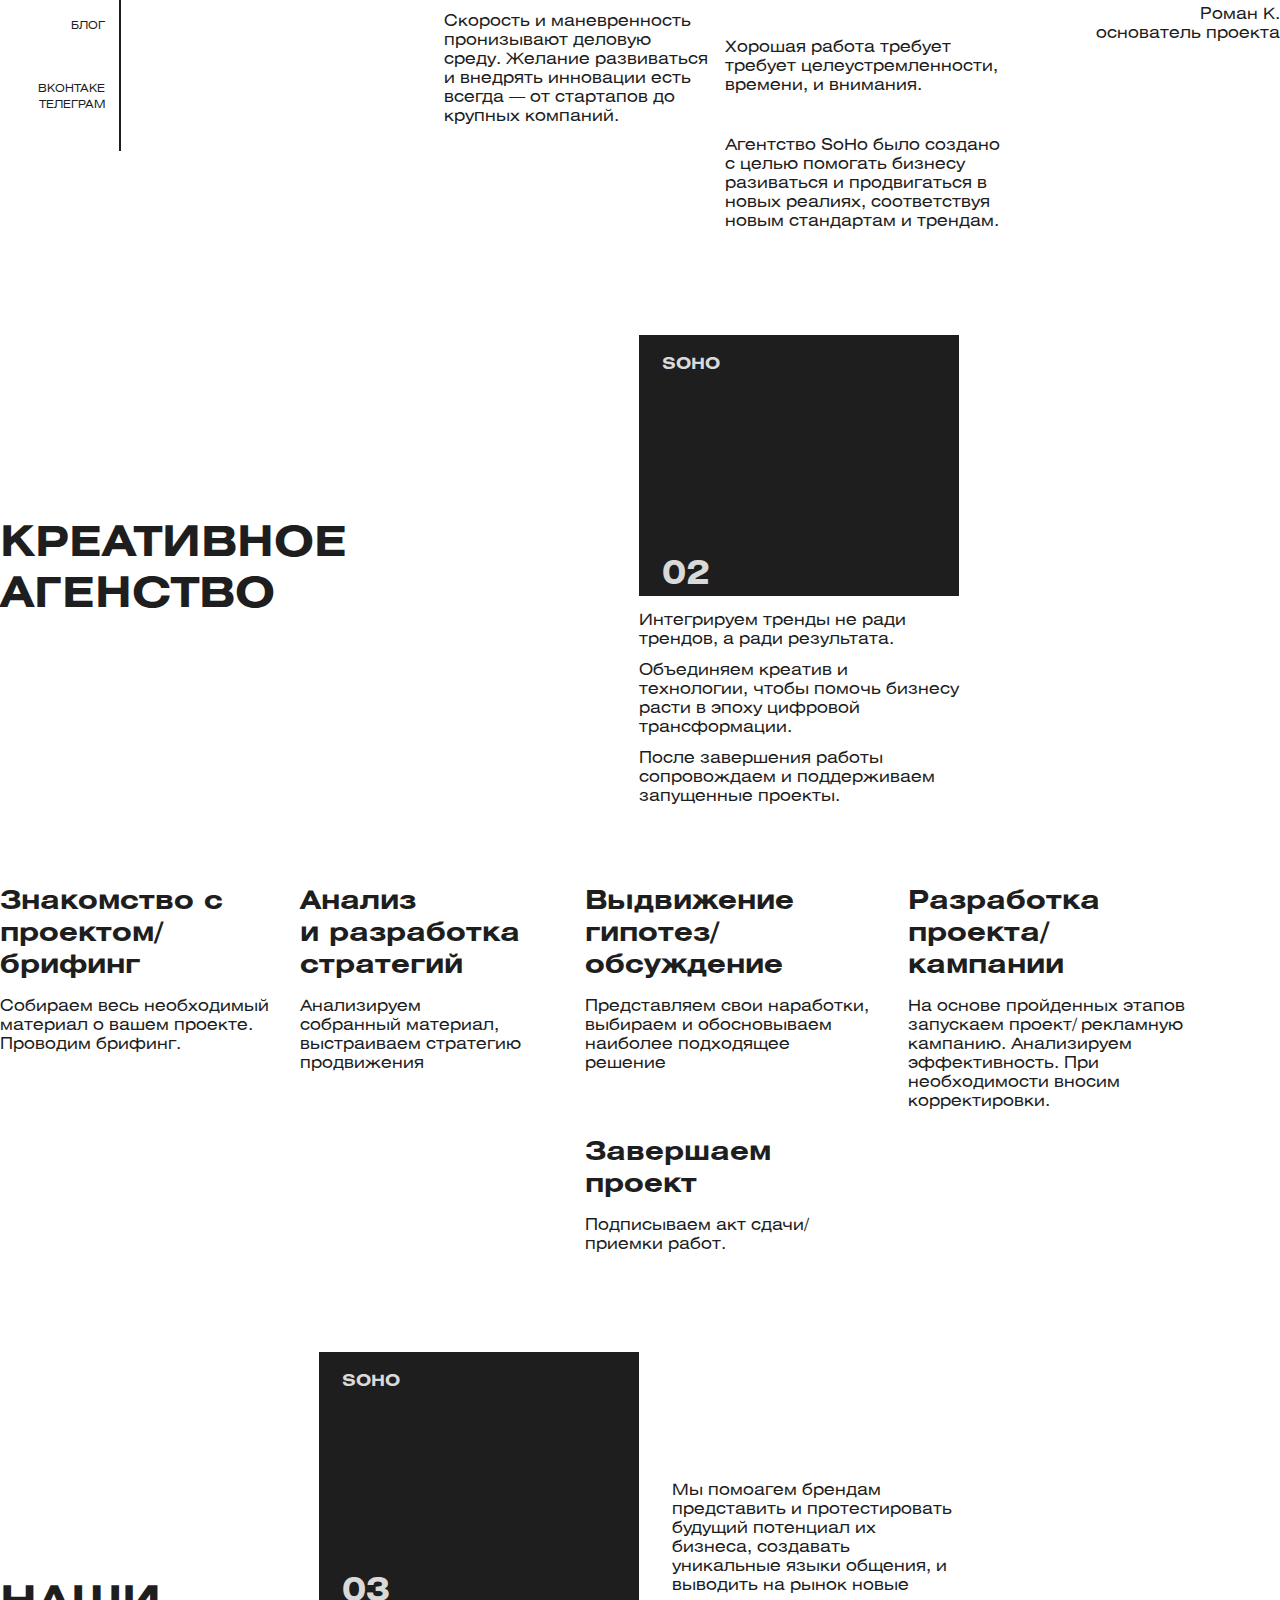
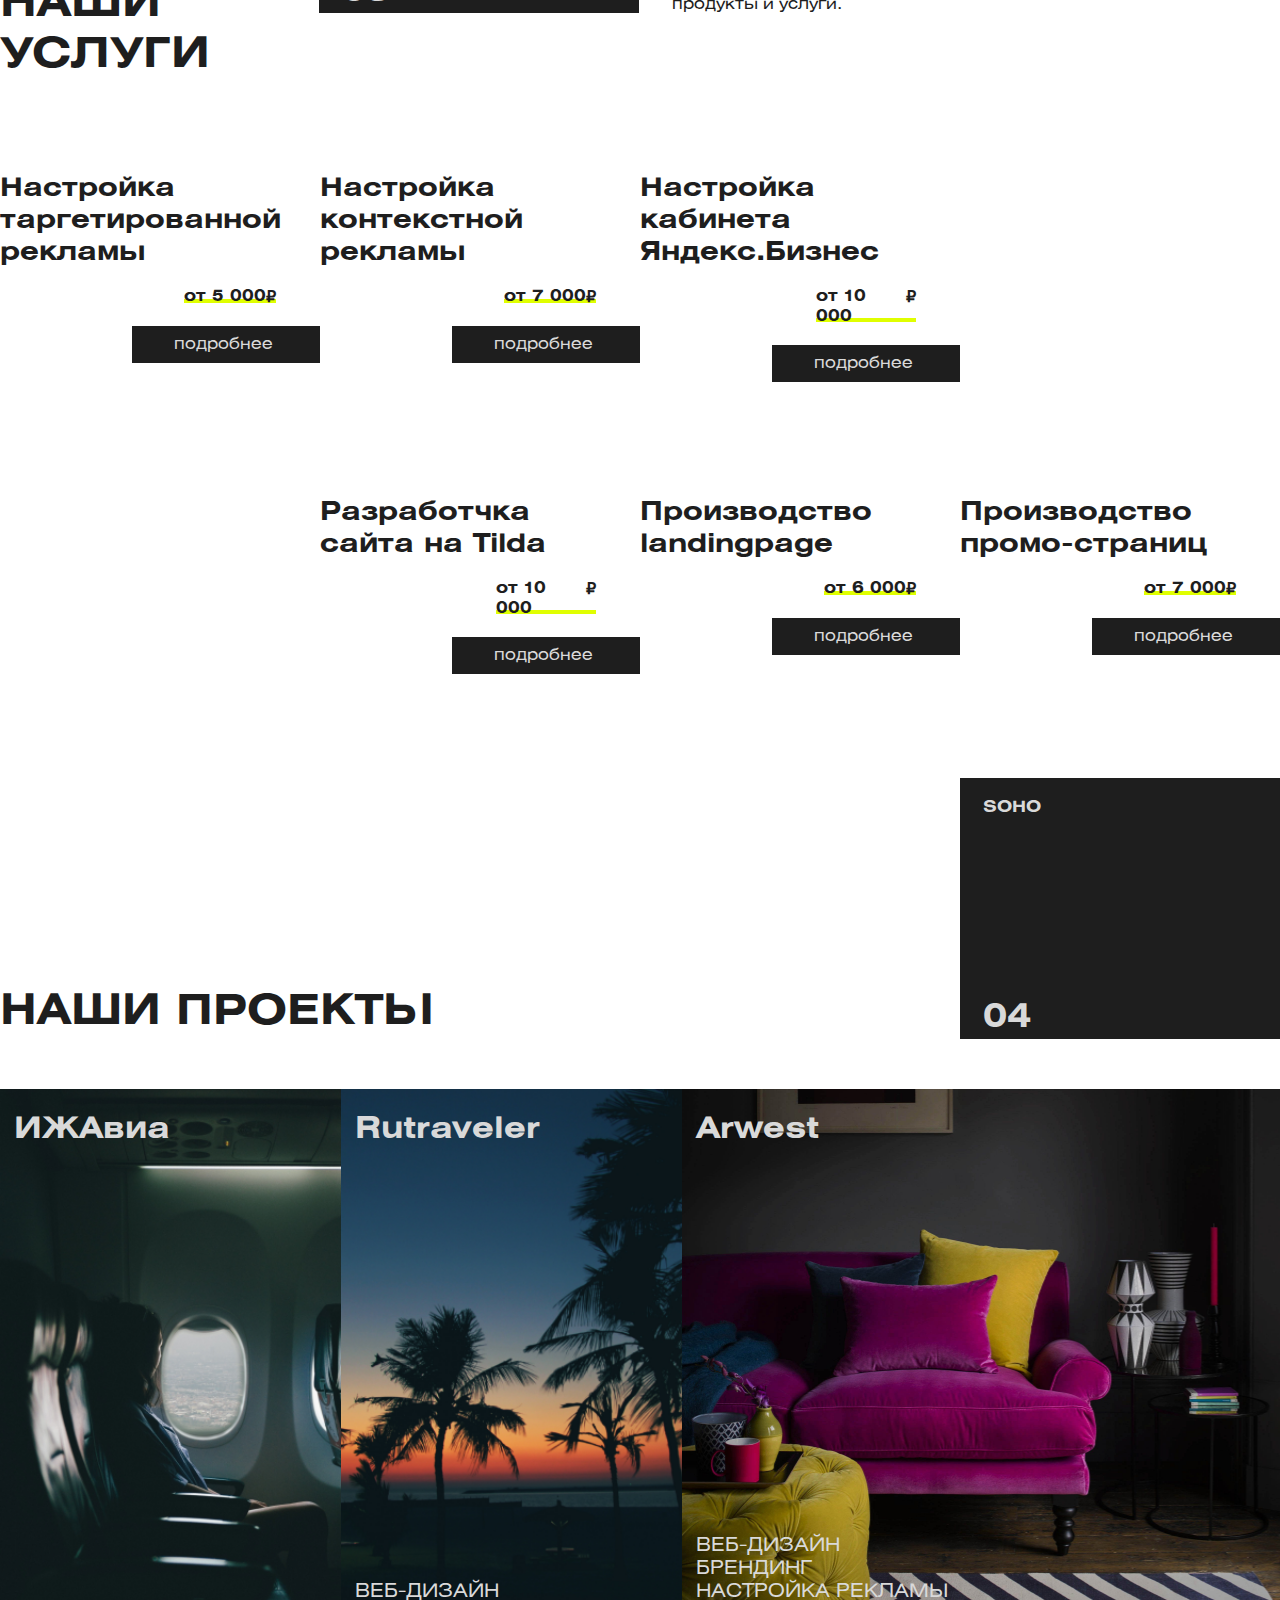
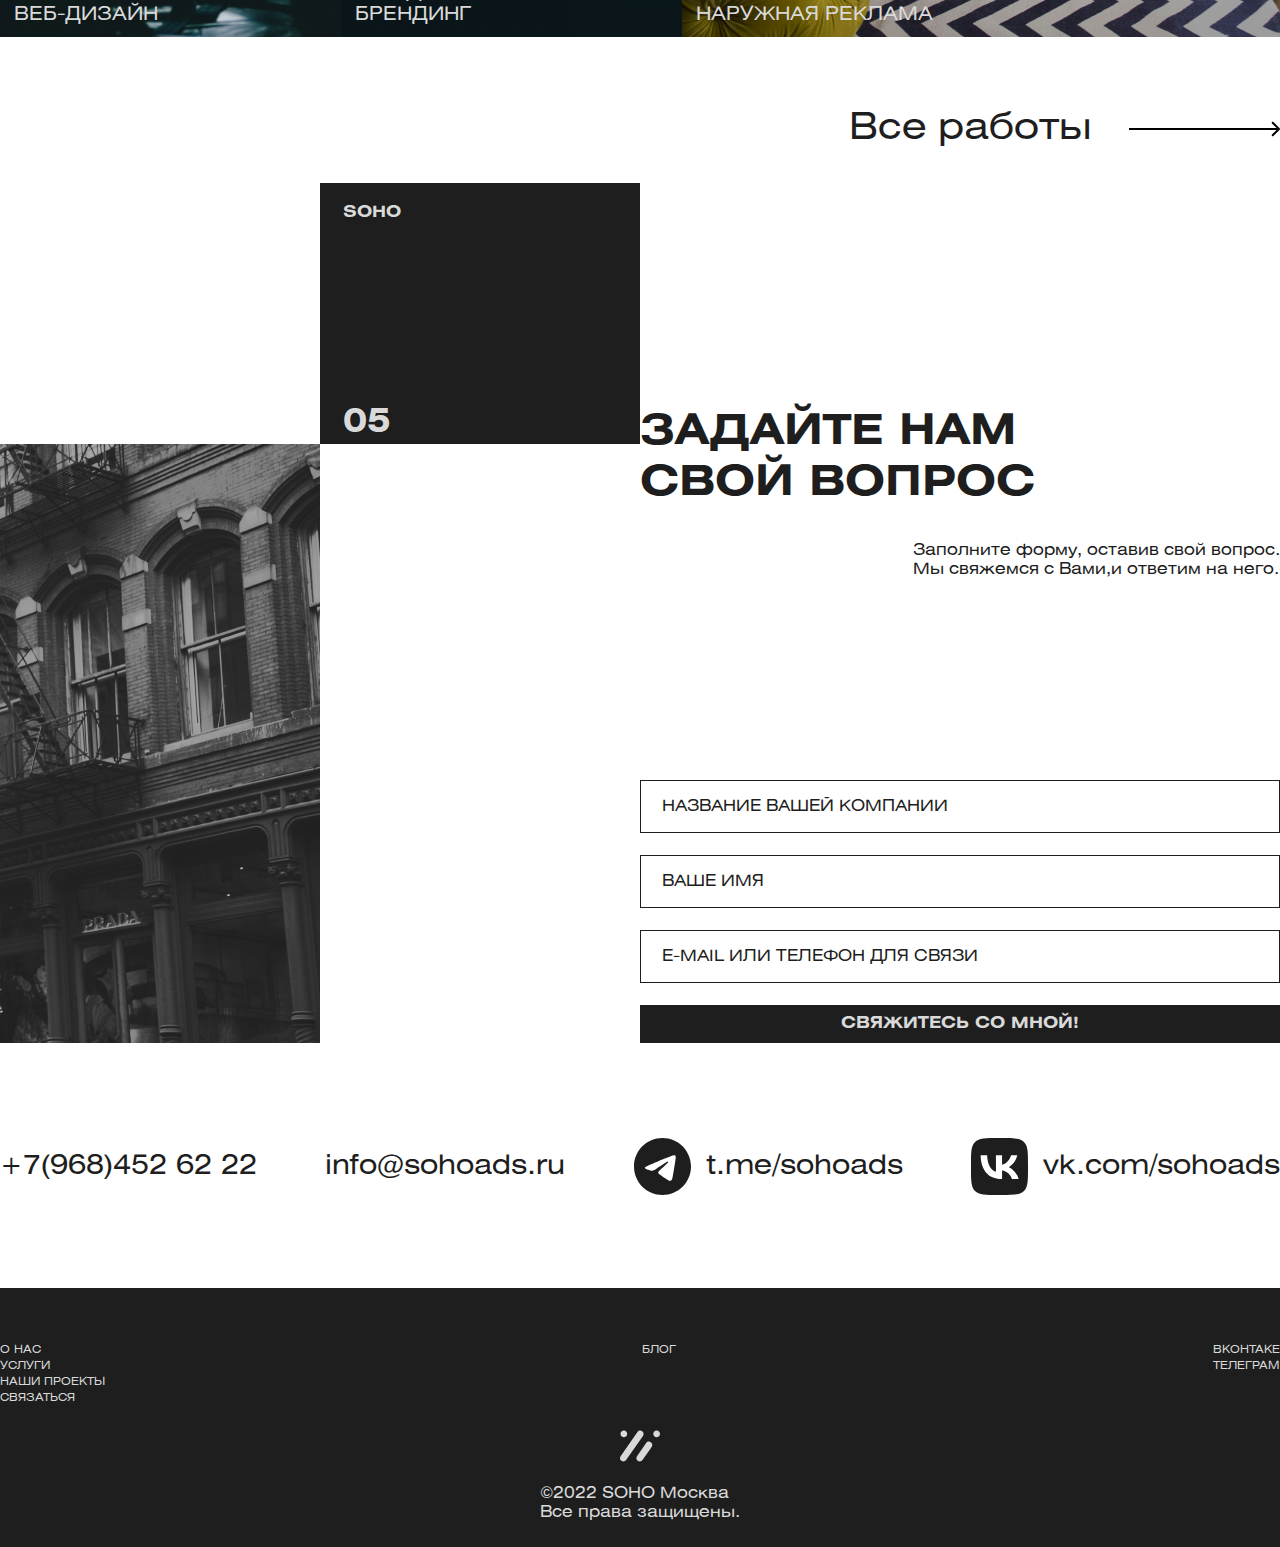
==== commit 66282b89: ""add"" ====
--- a/index.html
+++ b/index.html
@@ -19,16 +19,16 @@
                 <ul class="header__ul">
                     
                     <li class="header__list">
-                        <a href="#" class="header__link">О НАС</a>
-                    </li>
-                    <li class="header__list">
-                        <a href="#" class="header__link">УСЛУГИ</a>
-                    </li>
-                    <li class="header__list">
-                        <a href="#" class="header__link">НАШИ ПРОЕКТЫ</a>
-                    </li>
-                    <li class="header__list">
-                        <a href="#" class="header__link">СВЯЗАТЬСЯ</a>
+                        <a href="#about" class="header__link">О НАС</a>
+                    </li>
+                    <li class="header__list">
+                        <a href="#revice" class="header__link">УСЛУГИ</a>
+                    </li>
+                    <li class="header__list">
+                        <a href="#project" class="header__link">НАШИ ПРОЕКТЫ</a>
+                    </li>
+                    <li class="header__list">
+                        <a href="#contact" class="header__link">СВЯЗАТЬСЯ</a>
                     </li>
                 </ul>
                 <ul class="header__blog">
@@ -36,10 +36,10 @@
                 </ul>
                 <ul class="header__social">
                     <li class="header__list">
-                        <a href="#" class="header__link">ВКОНТАКЕ</a>
-                    </li>
-                    <li class="header__list">
-                        <a href="#" class="header__link">ТЕЛЕГРАМ</a>
+                        <a target="_blank" href="https://vk.com/sohoads" class="header__link">ВКОНТАКЕ</a>
+                    </li>
+                    <li class="header__list">
+                        <a target="_blank" href="https://t.me/sohoads" class="header__link">ТЕЛЕГРАМ</a>
                     </li>
                 </ul>
                 <ul class="header__menu">
@@ -70,13 +70,13 @@
                         </div>
                     </div>
                     <div class="home__subtext-right">
-                        <a href="#form" class="btn home__btn">оставить заявку</a>
+                        <a href="#contact" class="btn home__btn">оставить заявку</a>
                     </div>
                 </div>
             </section>
 
             <!--==================== LOGOS ====================-->
-            <section class="about section ">
+            <section id="about" class="about section ">
                 <div class="about__wrapper">
                     <div class="about__col-one">
                    
@@ -98,10 +98,10 @@
                         </ul>
              
                             <li class="header__list">
-                                <a href="#" class="header__link">ВКОНТАКЕ</a>
-                            </li>
-                            <li class="header__list">
-                                <a href="#" class="header__link">ТЕЛЕГРАМ</a>
+                                <a target="_blank" href="https://vk.com/sohoads" class="header__link">ВКОНТАКЕ</a>
+                            </li>
+                            <li class="header__list">
+                                <a target="_blank" href="https://t.me/sohoads" class="header__link">ТЕЛЕГРАМ</a>
                             </li>
            
                     </div>
@@ -225,7 +225,7 @@
                 </div>
             </section>
             
-            <section class="service container section">
+            <section id="service" class="service container section">
                 <div class="service__wrapper">
                     <div class="service__up">
                         <h2 class="service__title">НАШИ <br> УСЛУГИ</h2>
@@ -279,7 +279,7 @@
                     </div>
                 </div>
             </section>
-            <section class="projects section container">
+            <section id="project" class="projects section container">
                 <div class="project__wrapper">
                     <div class="project__title">
                         <h2 class="project__title-title">НАШИ ПРОЕКТЫ</h2>
@@ -313,7 +313,7 @@
                 </div>
             </section>
 
-            <section class="contact container">
+            <section id="contact" class="contact container">
                 <div class="contact__wrapper">
                     <div class="contact__img">
                         <div class="cotact__img-image">
@@ -371,10 +371,10 @@
                     </ul>
                     <ul class="header__social">
                         <li class="header__list">
-                            <a href="#" class="header__link">ВКОНТАКЕ</a>
-                        </li>
-                        <li class="header__list">
-                            <a href="#" class="header__link">ТЕЛЕГРАМ</a>
+                            <a target="_blank" href="https://vk.com/sohoads" class="header__link">ВКОНТАКЕ</a>
+                        </li>
+                        <li class="header__list">
+                            <a target="_blank" href="https://t.me/sohoads" class="header__link">ТЕЛЕГРАМ</a>
                         </li>
                     </ul>
                 </div>
--- a/assets/css/styles.css
+++ b/assets/css/styles.css
@@ -5,11 +5,11 @@
 
 @font-face {
   font-family: 'HeliosExtC Regular';
-  src: url(/assets/fonts/heliosc.otf);
+  src: url(/assets/fonts/heliosext.otf);
 }
 @font-face {
   font-family: 'HeliosExtC Bold';
-  src: url(/assets/fonts/heliosc_bold.otf);
+  src: url(/assets/fonts/heliosext_bold.otf);
 }
 :root {
   /*========== Colors ==========*/
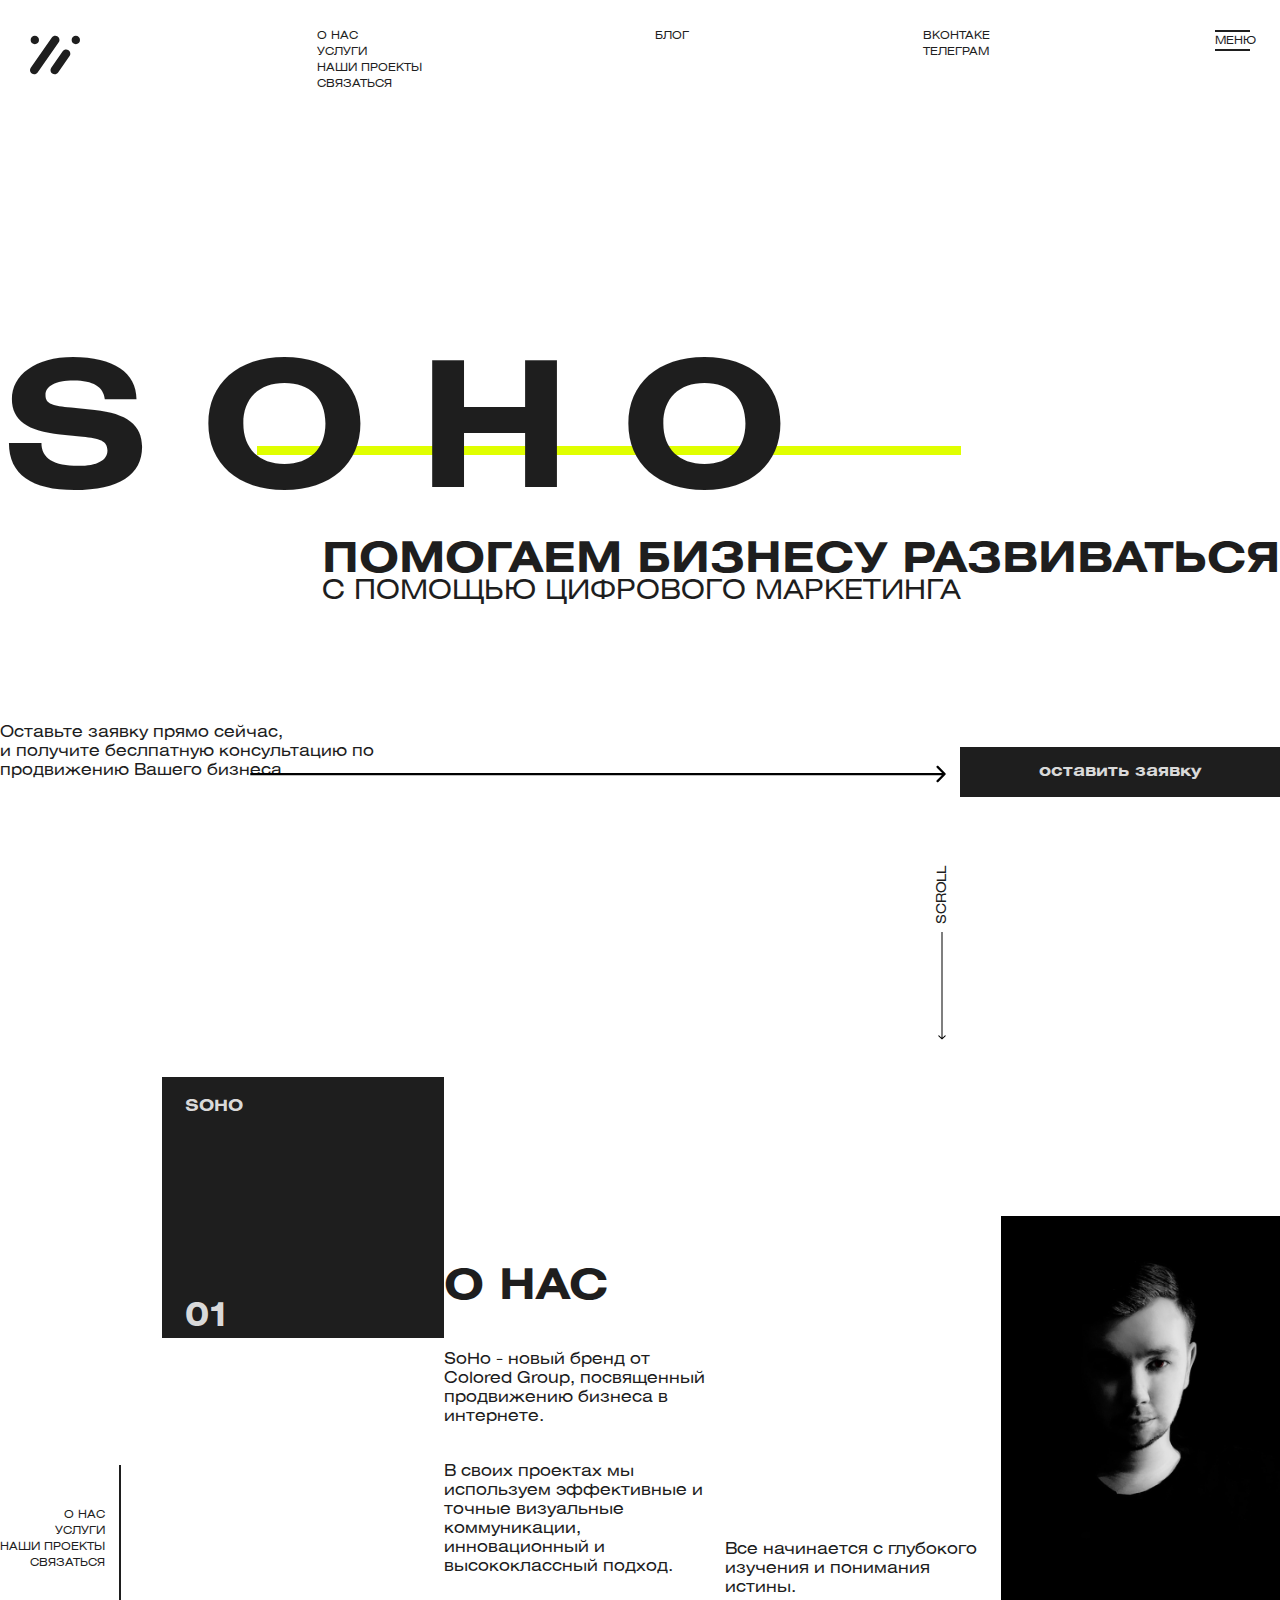
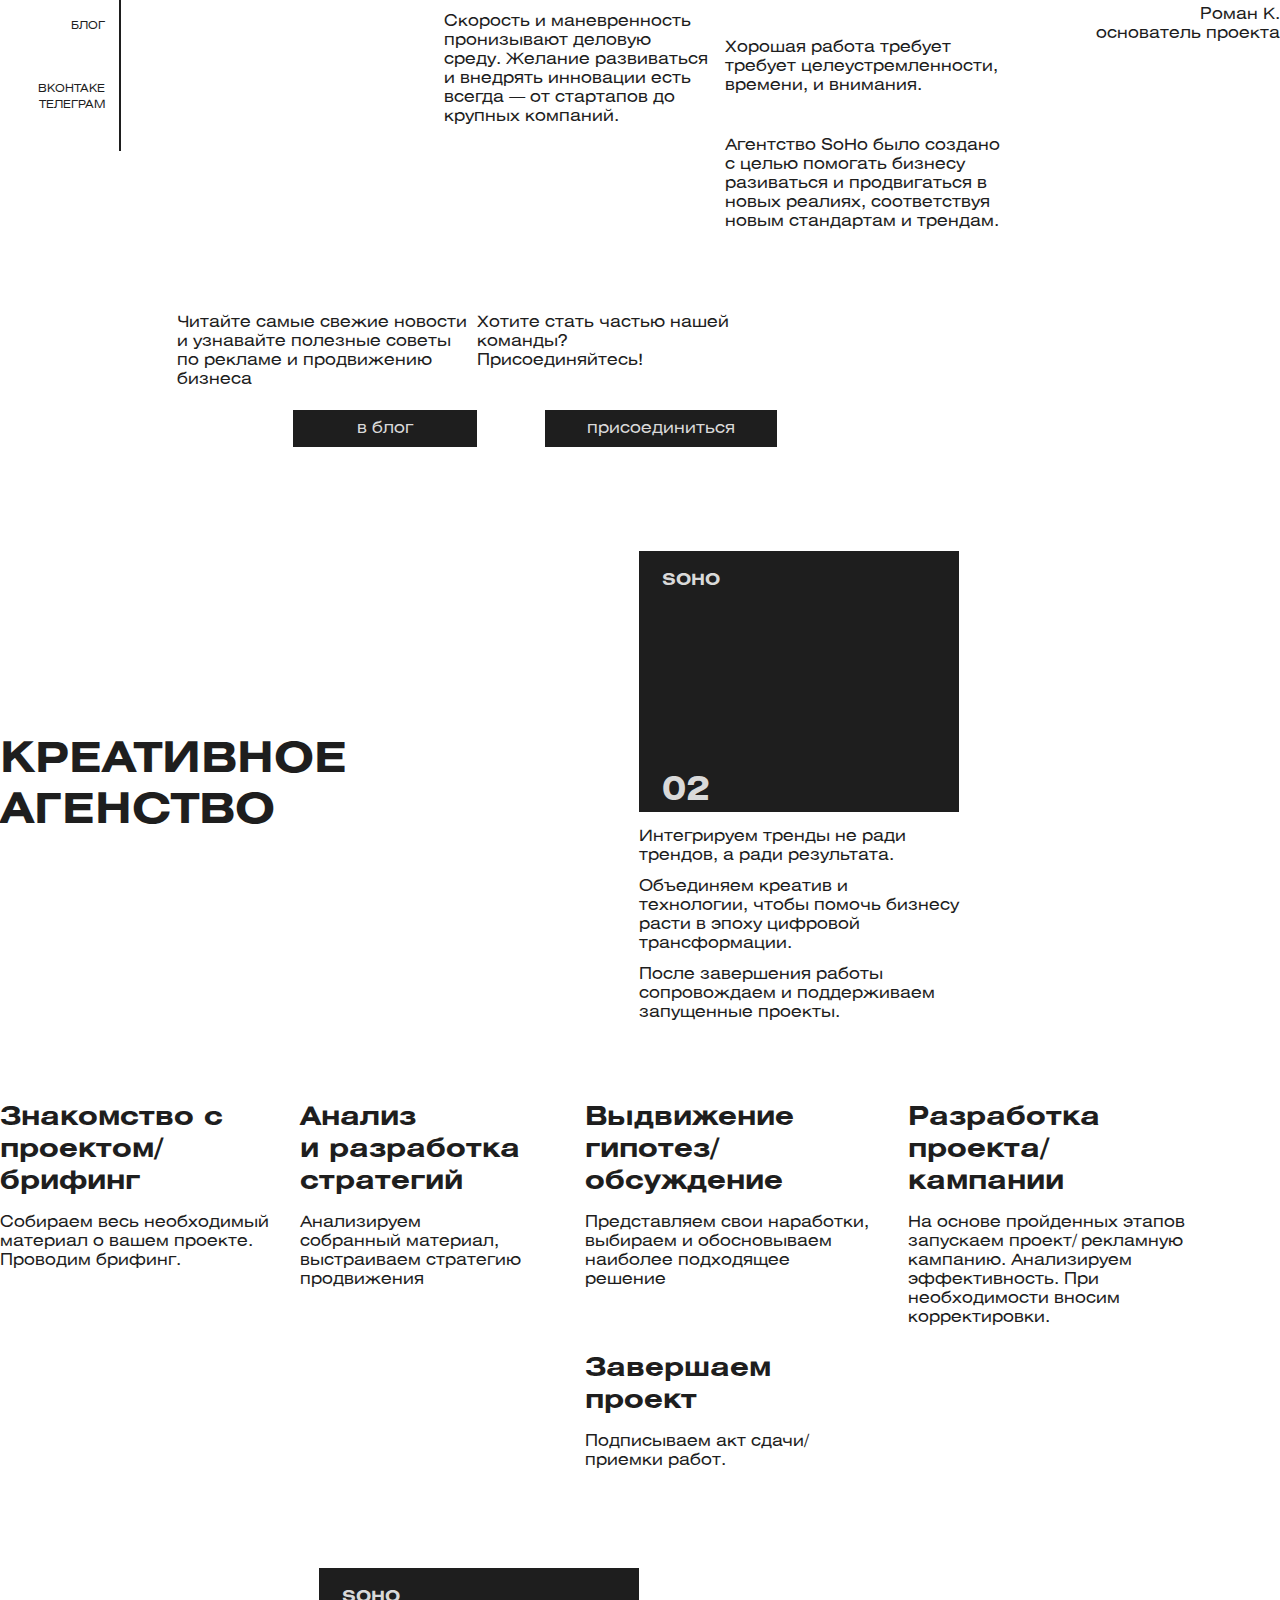
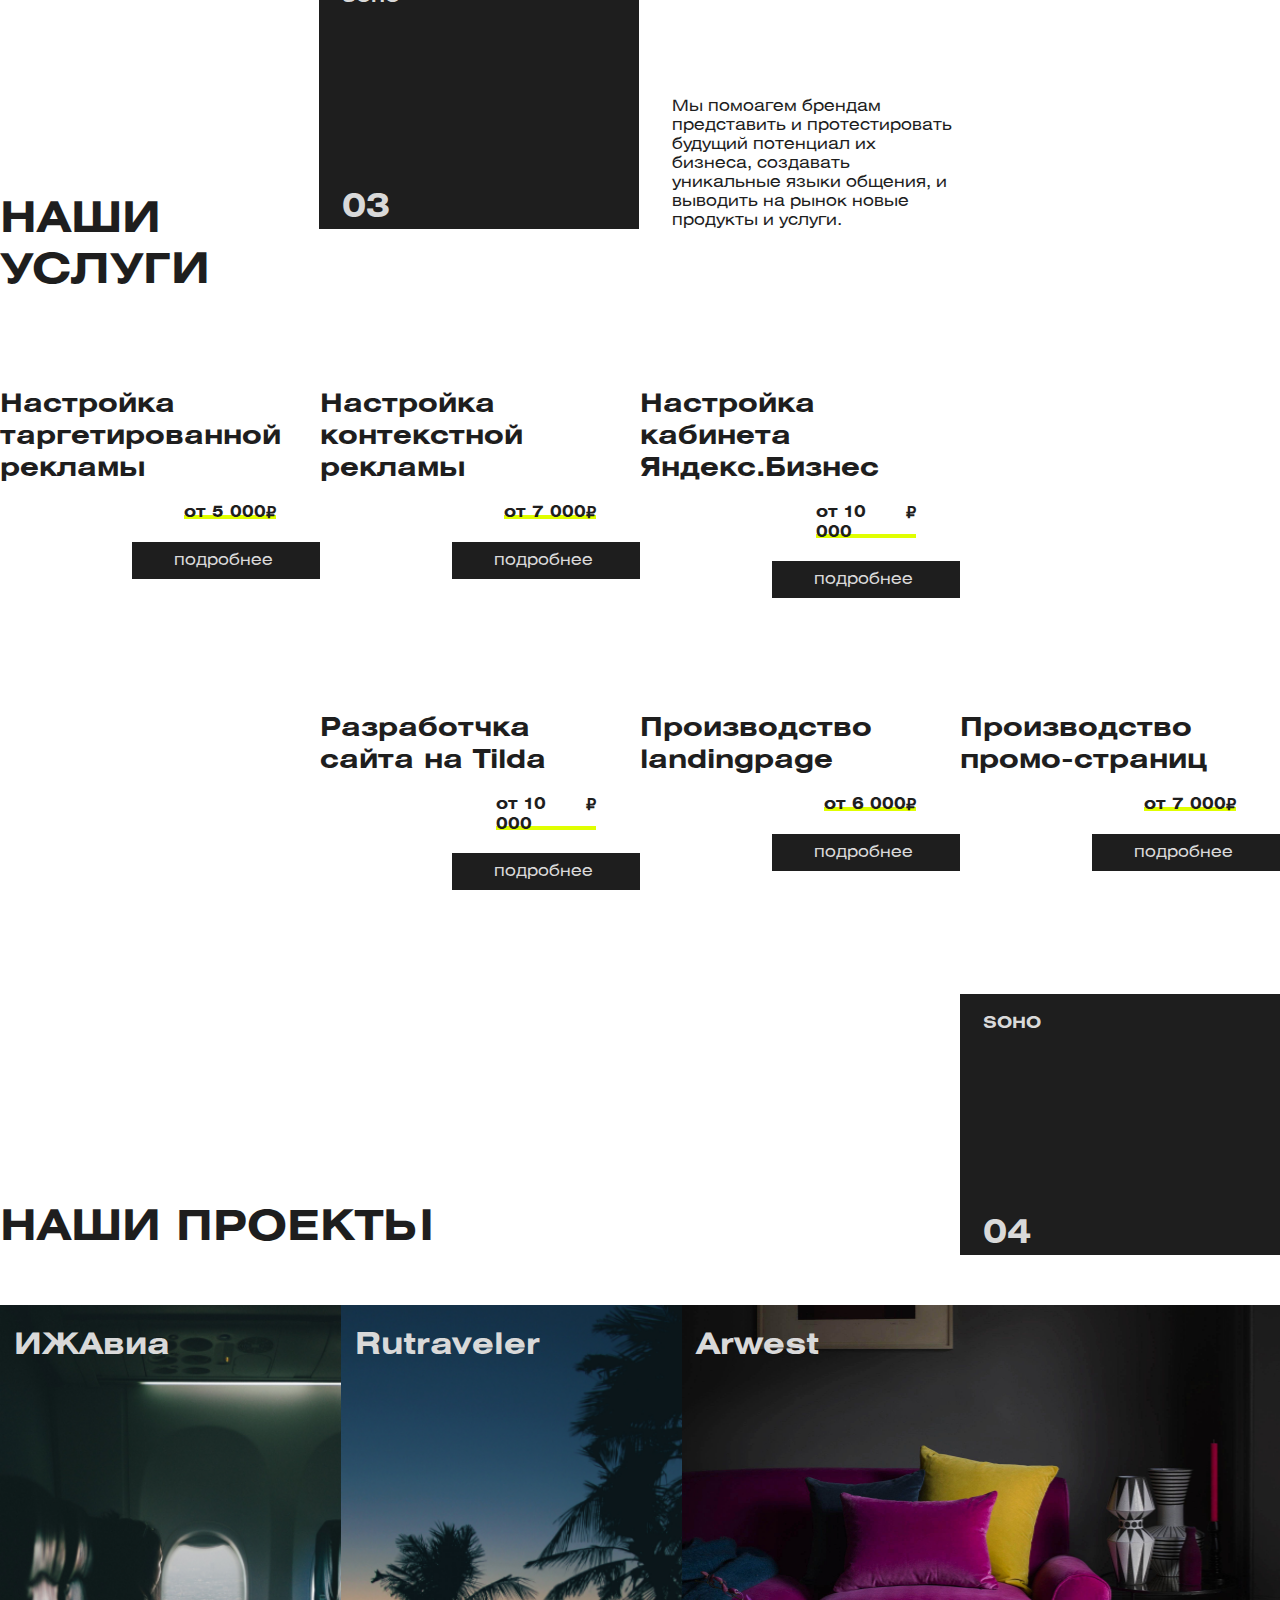
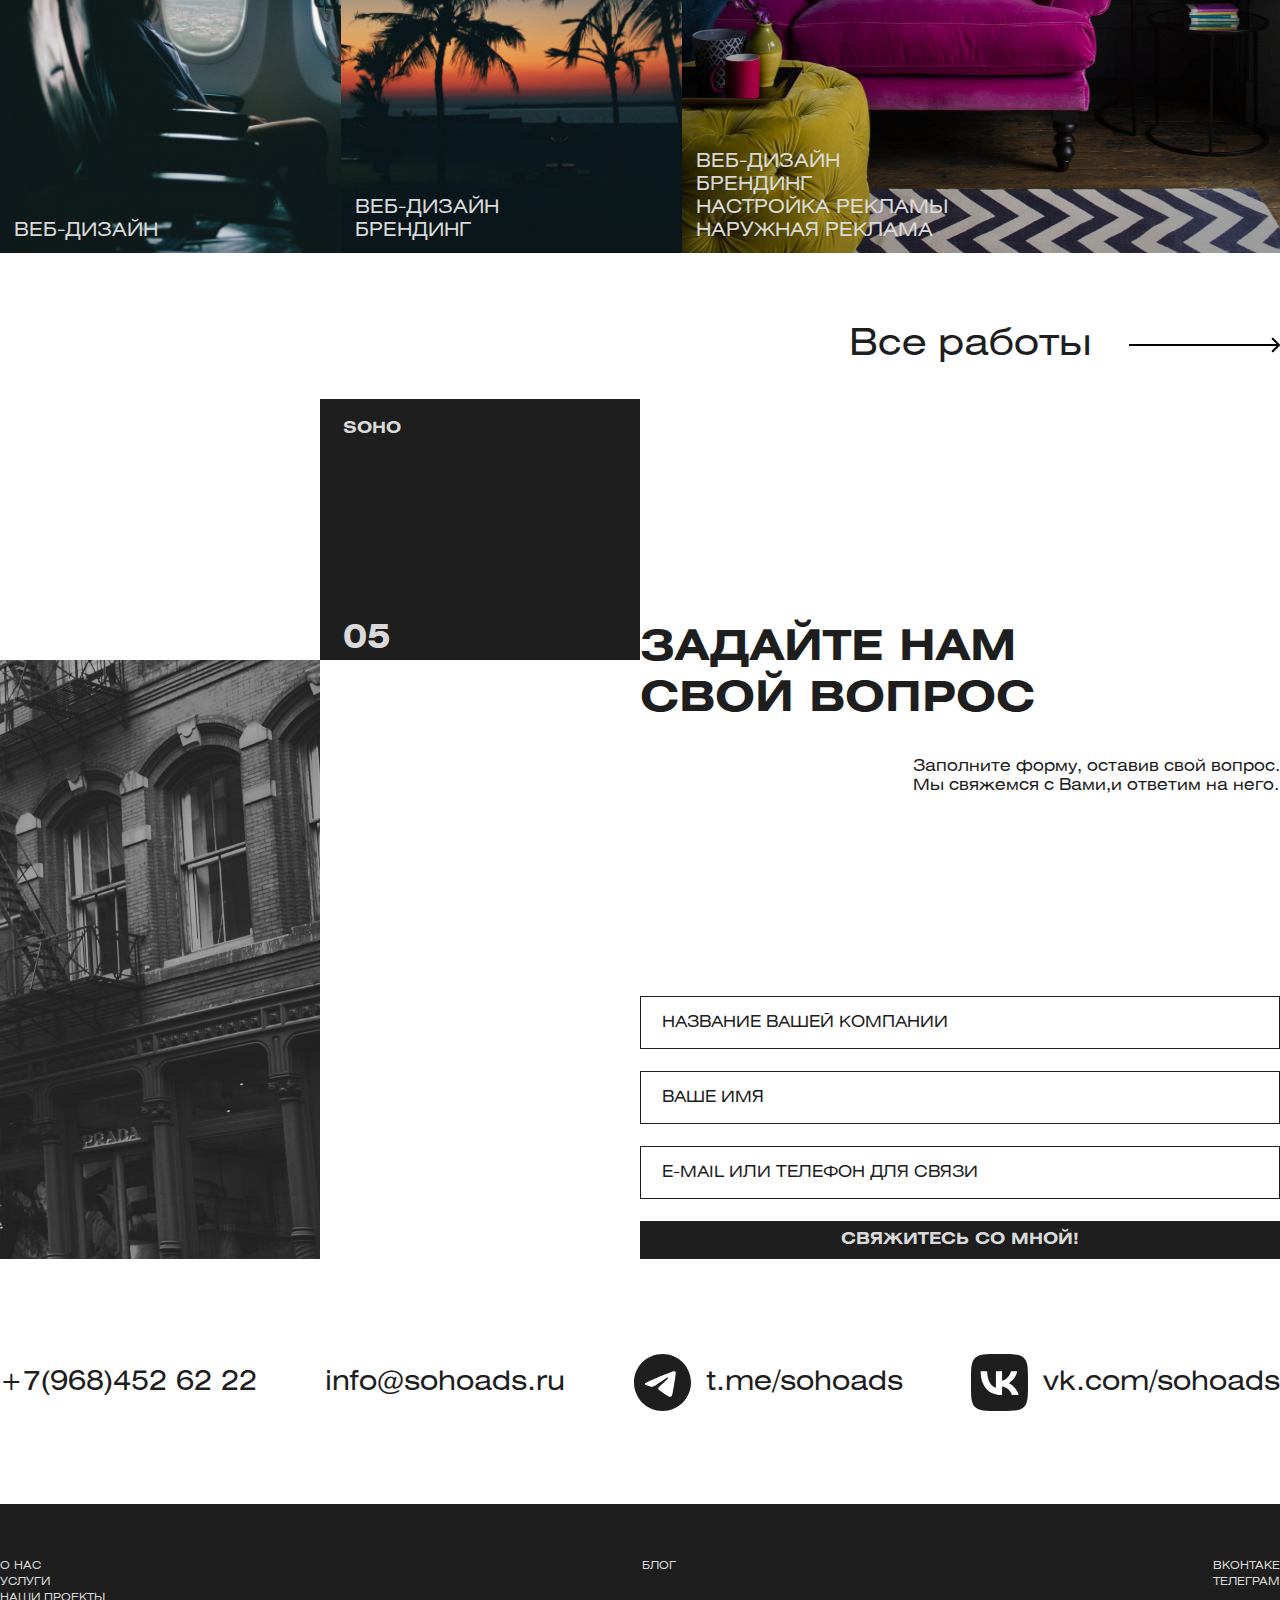
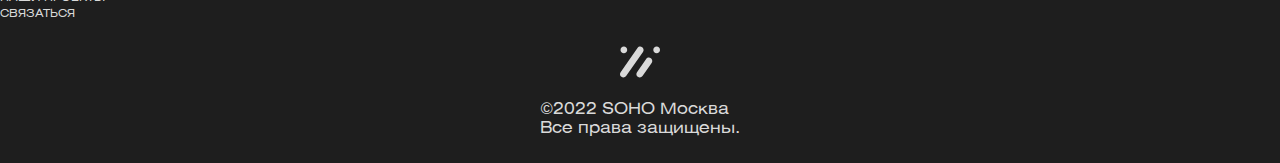
==== commit 3946f91d: ""add"" ====
--- a/index.html
+++ b/index.html
@@ -78,74 +78,91 @@
             <!--==================== LOGOS ====================-->
             <section id="about" class="about section ">
                 <div class="about__wrapper">
-                    <div class="about__col-one">
-                   
-                            <li class="header__list">
-                                <a href="#" class="header__link">О НАС</a>
-                            </li>
-                            <li class="header__list">
-                                <a href="#" class="header__link">УСЛУГИ</a>
-                            </li>
-                            <li class="header__list">
-                                <a href="#" class="header__link">НАШИ ПРОЕКТЫ</a>
-                            </li>
-                            <li class="header__list">
-                                <a href="#" class="header__link">СВЯЗАТЬСЯ</a>
-                            </li>
-         
-                        <ul class="header__blog">
-                            <a href="#" class="header__link">БЛОГ</a>
-                        </ul>
-             
-                            <li class="header__list">
-                                <a target="_blank" href="https://vk.com/sohoads" class="header__link">ВКОНТАКЕ</a>
-                            </li>
-                            <li class="header__list">
-                                <a target="_blank" href="https://t.me/sohoads" class="header__link">ТЕЛЕГРАМ</a>
-                            </li>
-           
-                    </div>
-                    <div class="about__col-two col__two">
-                        <p class="col__two-name">SOHO</p>
-                        <p class="col__two-num">01</p>
-                    </div>
-                    <div class="about__col-three col__three">
-                        <h2 class="col__three-title">О НАС</h2>
-                        <div class="col__three-text">
-                            <p>SoHo - новый бренд 
-                                от Colored Group, посвященный
-                                продвижению бизнеса
-                                в интернете.</p>
-                                <p>В своих проектах мы используем
-                                    эффективные и точные
-                                    визуальные коммуникации,
-                                    инновационный
-                                    и высококлассный подход.</p>
-                                    <p>Скорость и маневренность 
-                                        пронизывают деловую среду. 
-                                        Желание развиваться и внедрять
-                                        инновации есть всегда —
-                                        от стартапов до крупных
-                                        компаний.</p>
-                        </div>
-                    </div>
-                    <div class="about__col-four">
-                        <p>Все начинается
-                            с глубокого изучения и понимания
-                            истины.</p>
-                            <p>Хорошая работа требует
-                                требует целеустремленности,
-                                времени, и внимания. </p>
-                                <p>Агентство SoHo было создано 
-                                    с целью помогать бизнесу 
-                                    разиваться и продвигаться 
-                                    в новых реалиях, соответствуя 
-                                    новым стандартам и трендам.</p>
-                    </div>
-                    <div class="about__col-five">
-                        <img src="/assets/img/roman.png" alt="Роман">
-                        <p>Роман К. <br> основатель проекта</p>
-                    </div>
+                    <div class="aboout__col-up">
+                        <div class="about__col-one">
+                    
+                                <li class="header__list">
+                                    <a href="#" class="header__link">О НАС</a>
+                                </li>
+                                <li class="header__list">
+                                    <a href="#" class="header__link">УСЛУГИ</a>
+                                </li>
+                                <li class="header__list">
+                                    <a href="#" class="header__link">НАШИ ПРОЕКТЫ</a>
+                                </li>
+                                <li class="header__list">
+                                    <a href="#" class="header__link">СВЯЗАТЬСЯ</a>
+                                </li>
+            
+                            <ul class="header__blog">
+                                <a href="#" class="header__link">БЛОГ</a>
+                            </ul>
+                
+                                <li class="header__list">
+                                    <a target="_blank" href="https://vk.com/sohoads" class="header__link">ВКОНТАКЕ</a>
+                                </li>
+                                <li class="header__list">
+                                    <a target="_blank" href="https://t.me/sohoads" class="header__link">ТЕЛЕГРАМ</a>
+                                </li>
+            
+                        </div>
+                        <div class="about__col-two col__two">
+                            <p class="col__two-name">SOHO</p>
+                            <p class="col__two-num">01</p>
+                        </div>
+                        <div class="about__col-three col__three">
+                            <h2 class="col__three-title">О НАС</h2>
+                            <div class="col__three-text">
+                                <p>SoHo - новый бренд 
+                                    от Colored Group, посвященный
+                                    продвижению бизнеса
+                                    в интернете.</p>
+                                    <p>В своих проектах мы используем
+                                        эффективные и точные
+                                        визуальные коммуникации,
+                                        инновационный
+                                        и высококлассный подход.</p>
+                                        <p>Скорость и маневренность 
+                                            пронизывают деловую среду. 
+                                            Желание развиваться и внедрять
+                                            инновации есть всегда —
+                                            от стартапов до крупных
+                                            компаний.</p>
+                            </div>
+                        </div>
+                        <div class="about__col-four">
+                            <p>Все начинается
+                                с глубокого изучения и понимания
+                                истины.</p>
+                                <p>Хорошая работа требует
+                                    требует целеустремленности,
+                                    времени, и внимания. </p>
+                                    <p>Агентство SoHo было создано 
+                                        с целью помогать бизнесу 
+                                        разиваться и продвигаться 
+                                        в новых реалиях, соответствуя 
+                                        новым стандартам и трендам.</p>
+                        </div>
+                        <div class="about__col-five">
+                            <img src="/assets/img/roman.png" alt="Роман">
+                            <p>Роман К. <br> основатель проекта</p>
+                        </div>
+                </div>
+                <div class="about__col-down col__down">
+                    <div class="col__down-item">
+                        <p class="col__down-item_text">Читайте самые свежие новости <br>
+                            и узнавайте полезные советы <br> 
+                            по рекламе и продвижению <br> 
+                            бизнеса</p>
+                            <a href="" class="btn col__down-btn down__btn-blog ">в блог</a>
+                    </div>
+                    <div class="col__down-item">
+                        <p class="col__down-item_text">Хотите стать частью
+                            нашей команды? <br>
+                            Присоединяйтесь!</p>
+                            <a href="/assets/pages/team.html" target="_blank" class="btn col__down-btn">присоединиться</a>
+                    </div>
+                </div>
                 </div>
             </section>
 
@@ -331,9 +348,9 @@
                                 Мы свяжемся с Вами,и ответим на него.</p>
                         </div>
                         <form class="form" action="">
-                            <input type="text" class="input" placeholder="НАЗВАНИЕ ВАШЕЙ КОМПАНИИ">
-                            <input type="text" class="input" placeholder="ВАШЕ ИМЯ">
-                            <input type="text" class="input" placeholder="E-MAIL ИЛИ ТЕЛЕФОН ДЛЯ СВЯЗИ">
+                            <input type="text" class="input" name="nameCompany" placeholder="НАЗВАНИЕ ВАШЕЙ КОМПАНИИ">
+                            <input type="text" class="input" name="name" placeholder="ВАШЕ ИМЯ">
+                            <input type="text" class="input" name="email" placeholder="E-MAIL ИЛИ ТЕЛЕФОН ДЛЯ СВЯЗИ">
                             <button class="btn form-btn">СВЯЖИТЕСЬ СО МНОЙ!</button>
                         </form>
                     </div>
--- a/assets/css/styles.css
+++ b/assets/css/styles.css
@@ -291,11 +291,31 @@
   max-width: 100%;
   margin: auto;
 }
-.about__wrapper {
+
+.aboout__col-up {
   display: flex;
   height: 754px;
 }
-
+.col__down {
+  display: flex;
+  margin: 82px 0 0 177px;
+}
+.col__down-item {
+  width: 300px;
+  height: 134px;
+  display: flex;
+  flex-direction: column;
+  justify-content: space-between;
+}
+.col__down-btn {
+  display: flex;
+  align-self: flex-end;
+}
+.down__btn-blog {
+  /* max-width: 188px; */
+  /* display: block; */
+  padding: 9px 64px;
+}
 .about__col-one {
   display: flex;
   flex-direction: column;
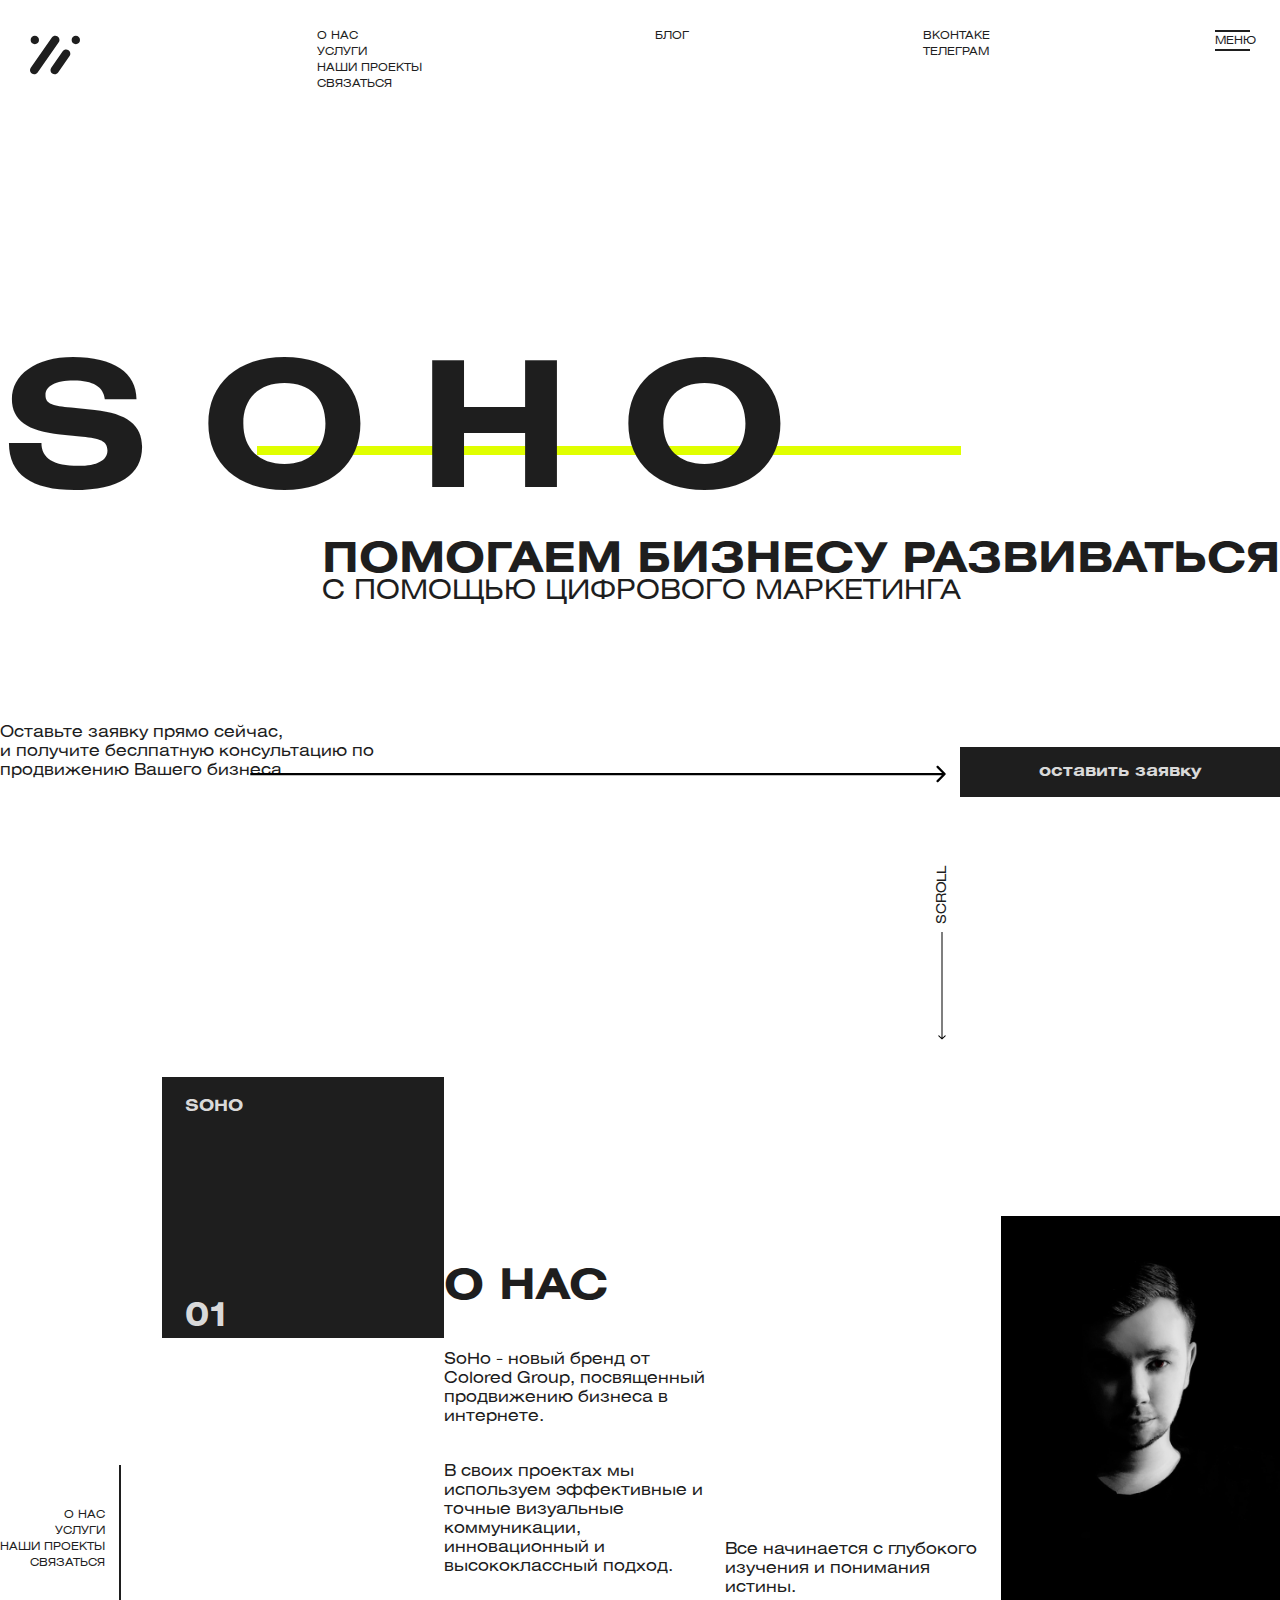
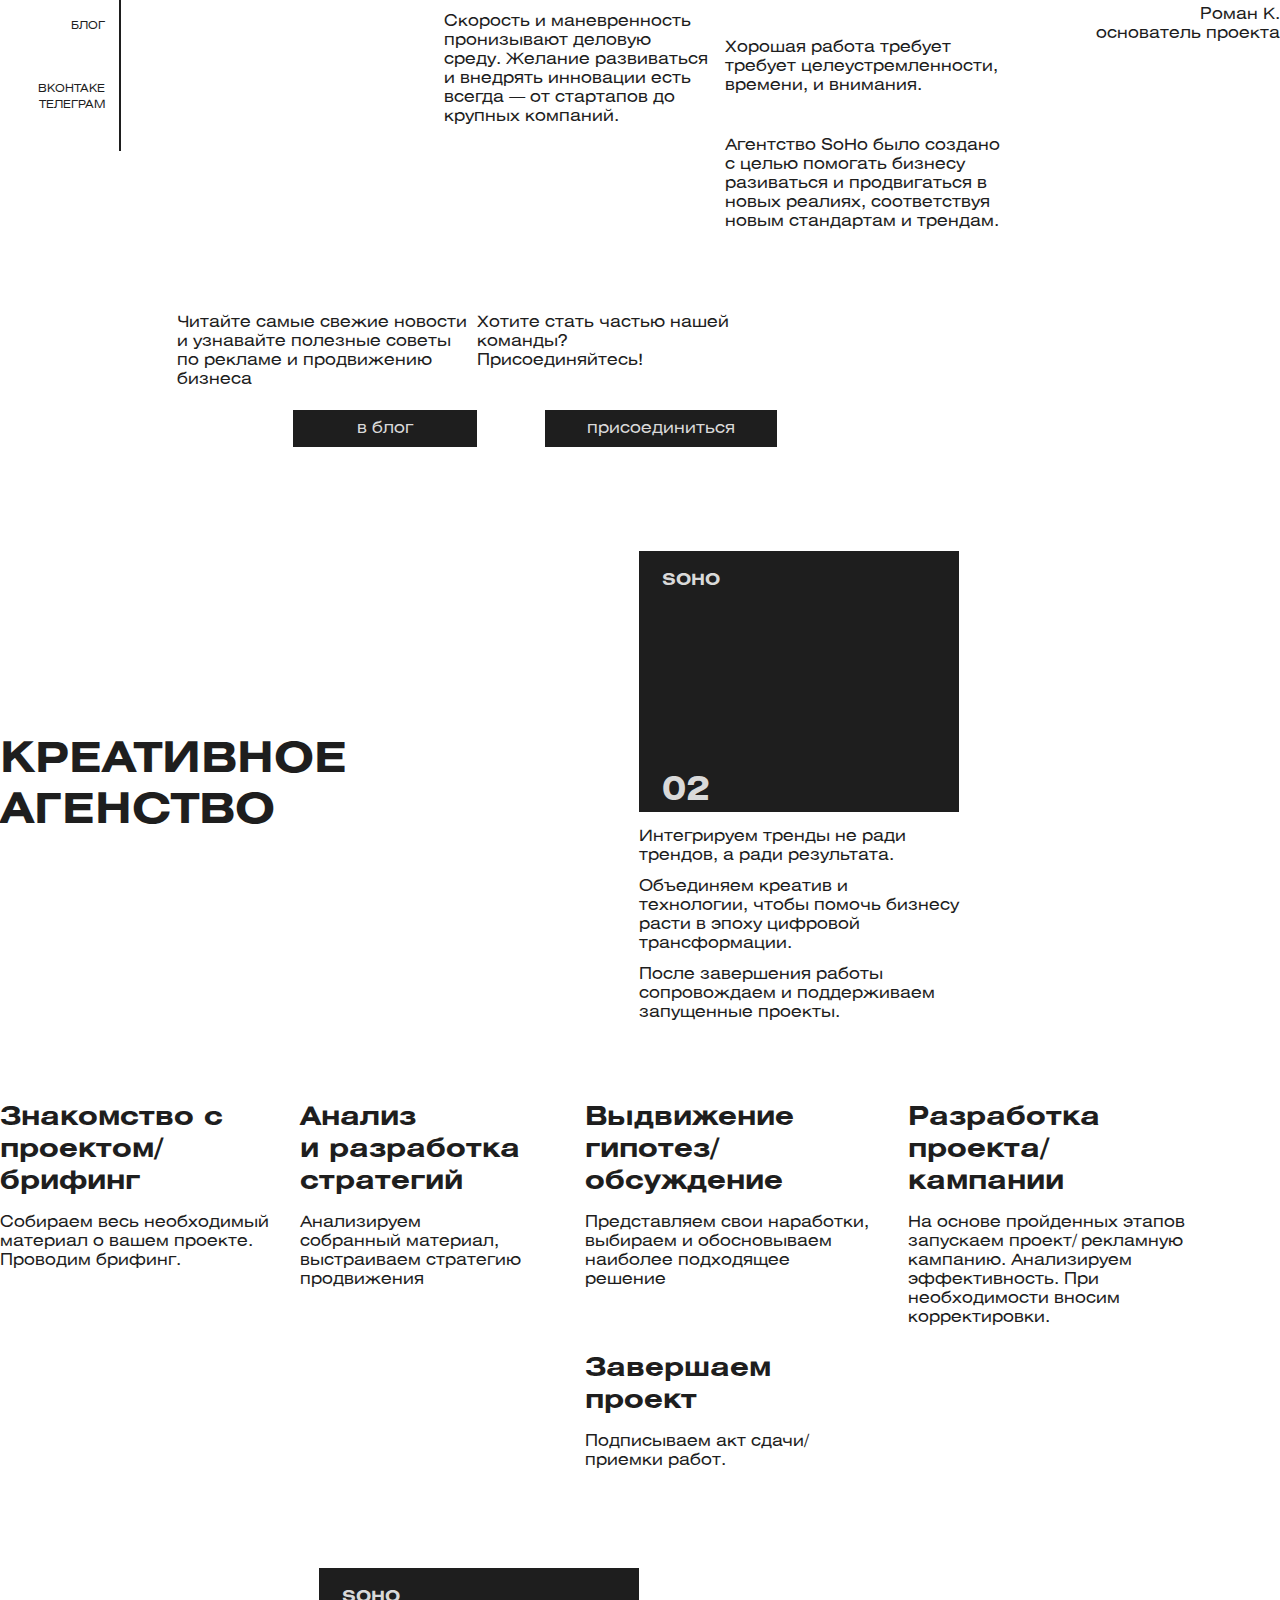
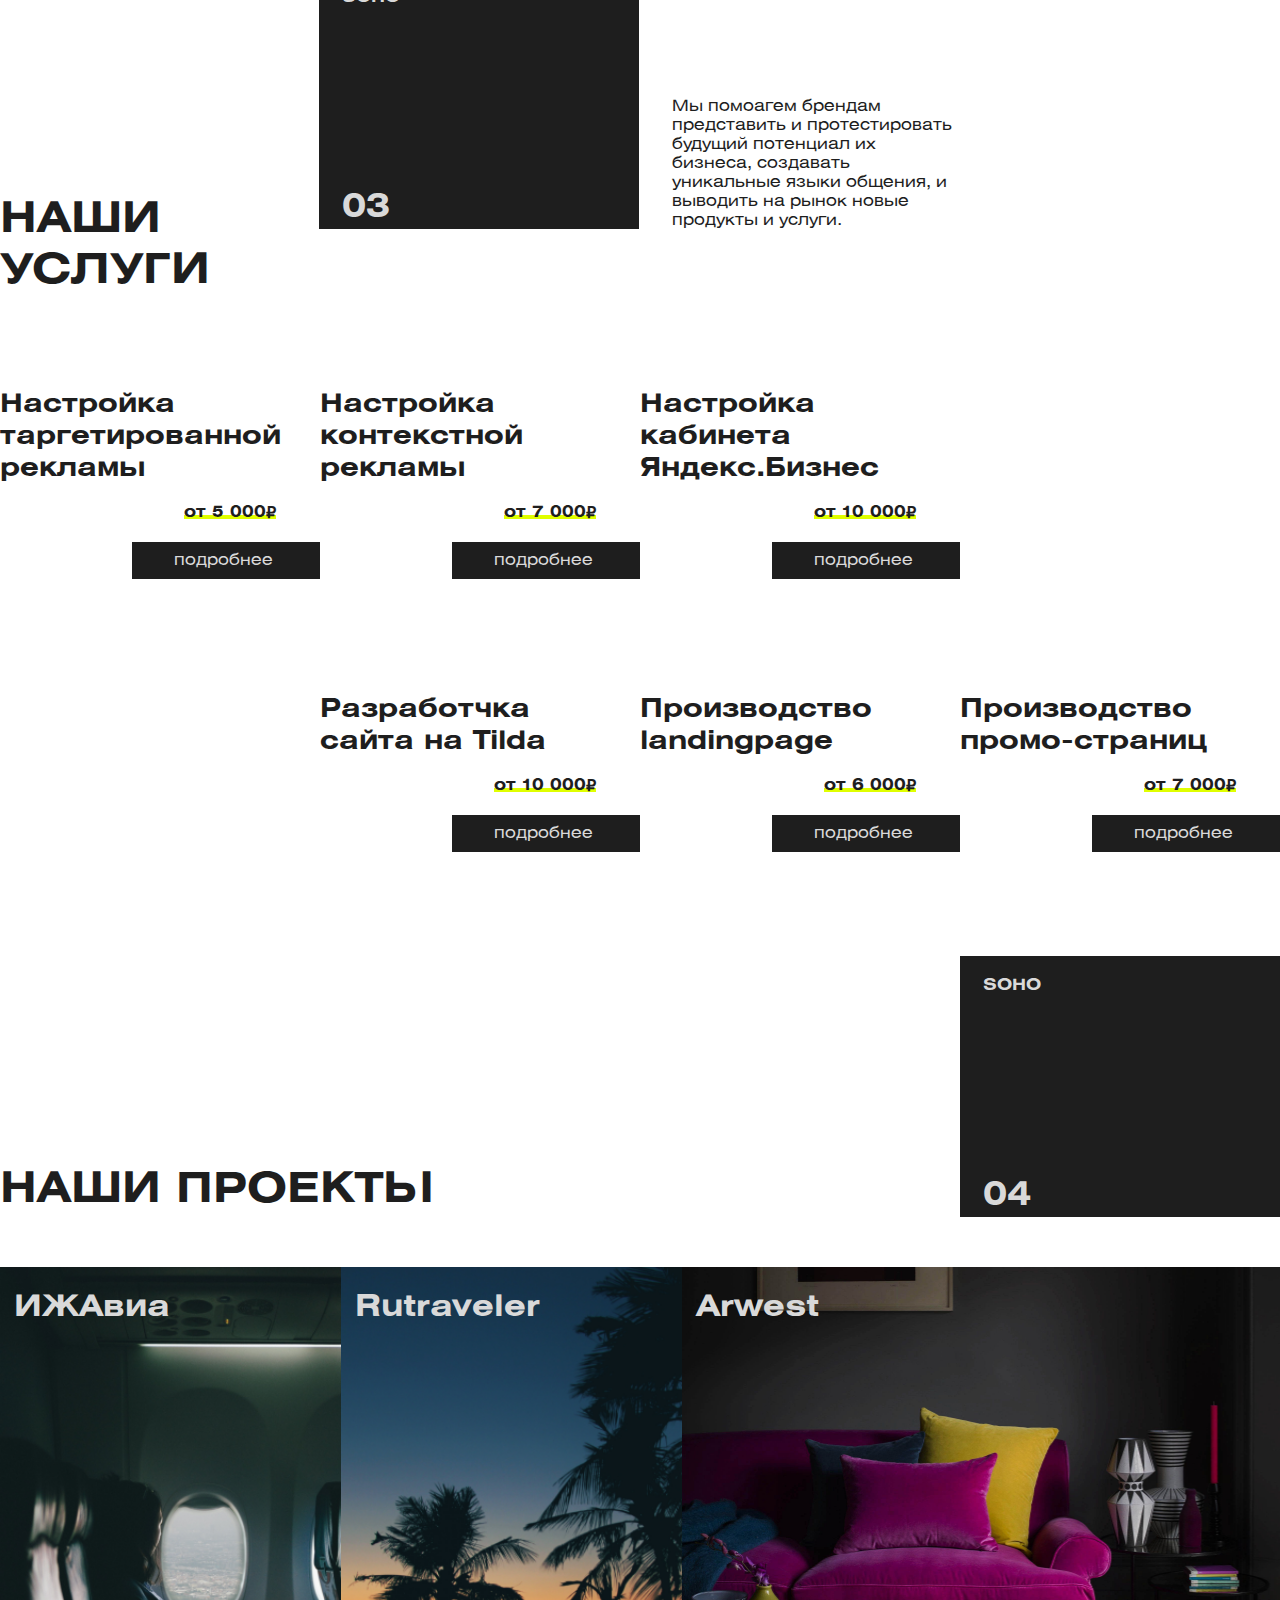
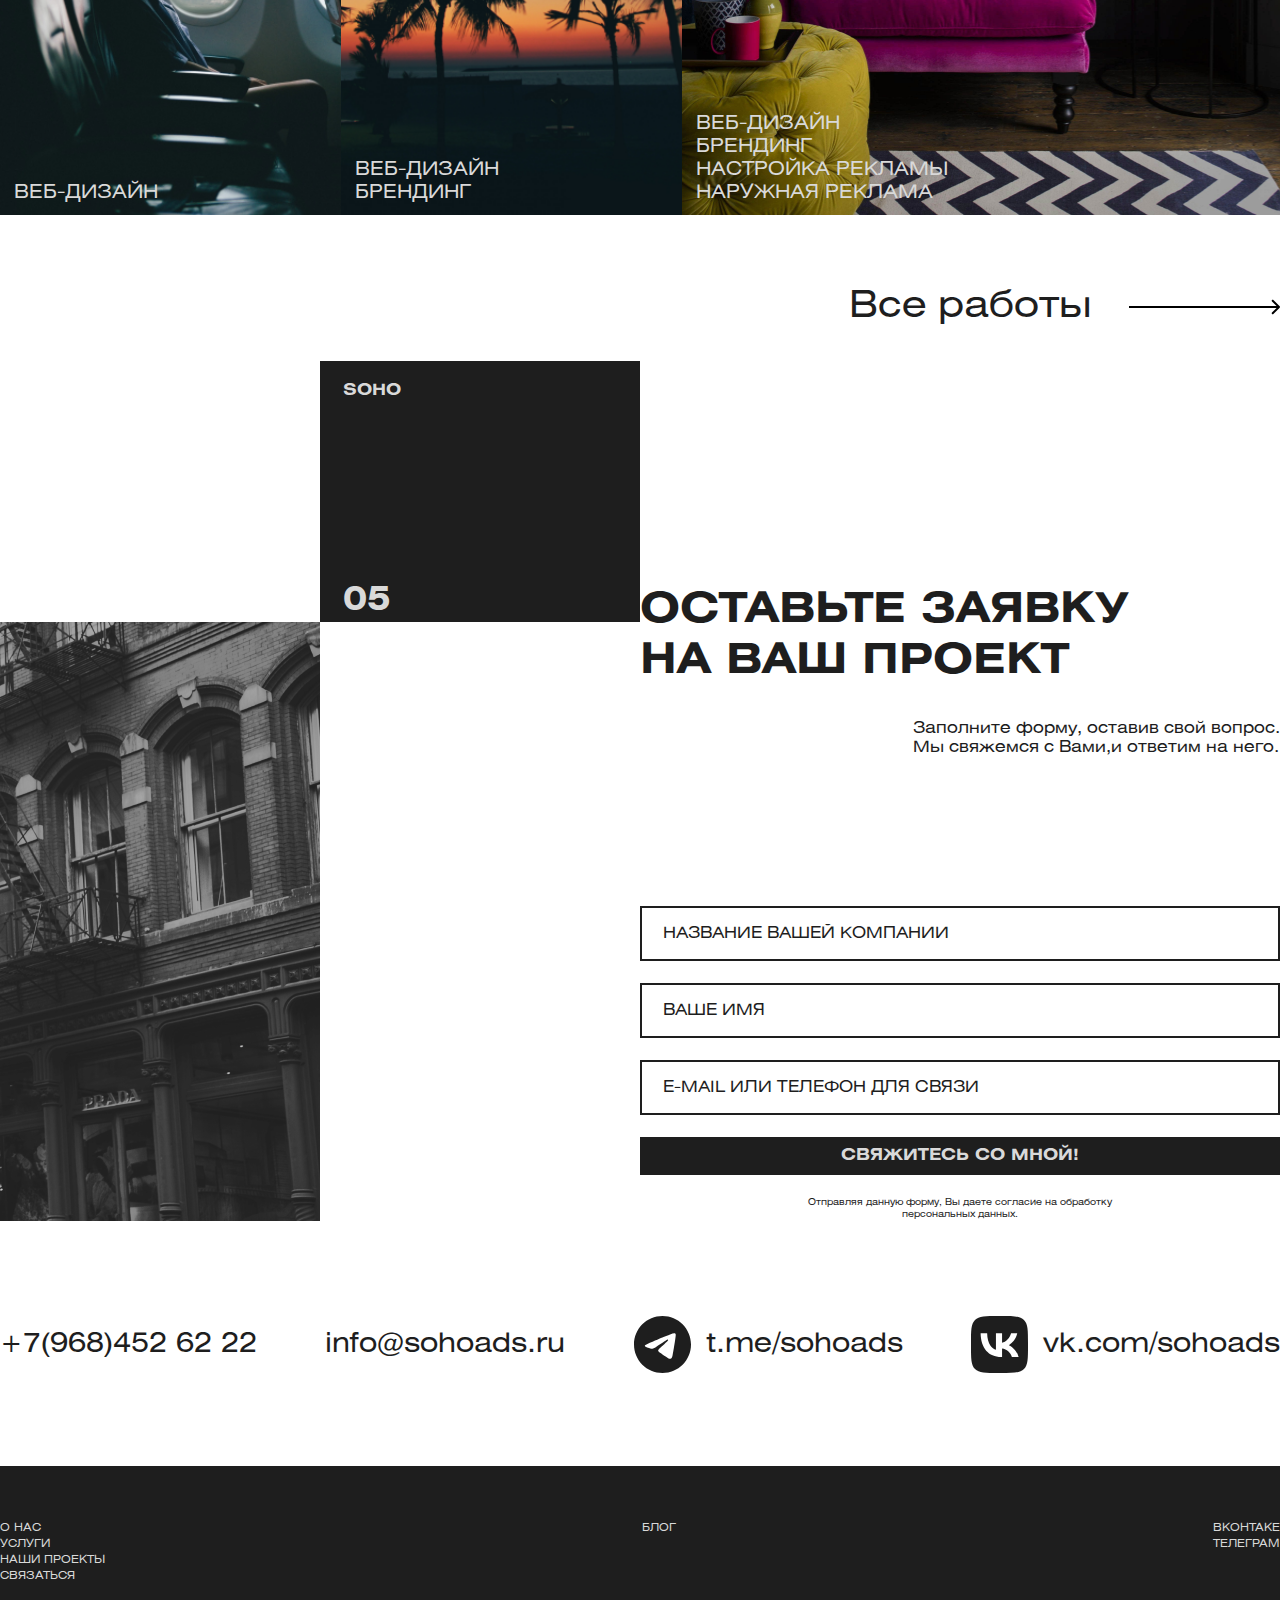
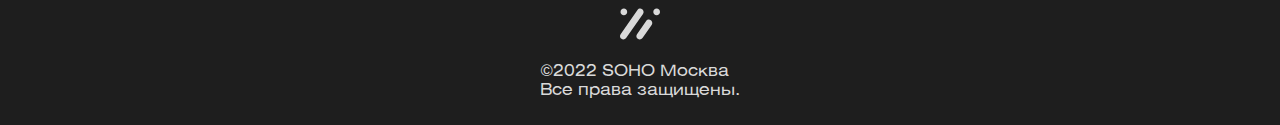
==== commit 94f9fc13: ""add"" ====
--- a/index.html
+++ b/index.html
@@ -9,6 +9,7 @@
         <title>Soho - Website</title>
     </head>
     <body class="body">
+        <div id="showScroll"></div>
         <!--==================== HEADER ====================-->
         <header class="header" id="header">
             <picture class="header__logo">
@@ -286,7 +287,7 @@
                         <div class="service__item landingpage">
                             <p class="service__item-title item-title">Производство <br> landingpage</p>
                             <p class="service__item-num">от 6 000 <span class="rub">&#x20bd</span></p>
-                            <a href="#" class="btn service__item-btn">подробнее</a>
+                            <a href="/assets/pages/landing-page.html" target="_blank" class="btn service__item-btn">подробнее</a>
                         </div>
                         <div class="service__item promo">
                             <p class="service__item-title item-title">Производство <br> промо-страниц</p>
@@ -343,7 +344,8 @@
                     </div>
                     <div class="contact__form">
                         <div class="contact__form-text">
-                            <h2 class="contact__form-title">ЗАДАЙТЕ НАМ <br>СВОЙ ВОПРОС</h2>
+                            <h2 class="contact__form-title">ОСТАВЬТЕ ЗАЯВКУ <br>
+                                НА ВАШ ПРОЕКТ</h2>
                             <p class="contact__form-subtitle">Заполните форму, оставив свой вопрос. <br>    
                                 Мы свяжемся с Вами,и ответим на него.</p>
                         </div>
@@ -352,6 +354,8 @@
                             <input type="text" class="input" name="name" placeholder="ВАШЕ ИМЯ">
                             <input type="text" class="input" name="email" placeholder="E-MAIL ИЛИ ТЕЛЕФОН ДЛЯ СВЯЗИ">
                             <button class="btn form-btn">СВЯЖИТЕСЬ СО МНОЙ!</button>
+                            <p class="form__allow">Отправляя данную форму, Вы даете согласие на обработку <br>
+                                персональных данных.</p>
                         </form>
                     </div>
                 </div>
--- a/assets/css/styles.css
+++ b/assets/css/styles.css
@@ -300,6 +300,9 @@
   display: flex;
   margin: 82px 0 0 177px;
 }
+#showScroll {
+  position: fixed;
+}
 .col__down-item {
   width: 300px;
   height: 134px;
@@ -325,6 +328,10 @@
   position: relative;
   align-self: last baseline;
   margin: 0 57px 116px 0;
+}
+.about__col-one.fixed {
+  position: fixed;
+  top: 130px;
 }
 .about__col-one::after {
   content: '';
@@ -502,7 +509,7 @@
   margin: 18px 44px 18px 0;
   font-family: var(--font-bold);
   position: relative;
-  max-width: 100px;
+  max-width: 107px;
 }
 .service__item-num::after {
   content: '';
@@ -656,7 +663,7 @@
   max-width: 100%;
   padding: 16px 0 16px 21px;
   background: transparent;
-  border: 1px solid var(--black-color);
+  border: 2px solid var(--black-color);
   font-size: 16px;
 }
 .input::placeholder {
@@ -669,7 +676,10 @@
   font-size: 16px;
   cursor: pointer;
 }
-
+.form__allow {
+  font-size: 9px;
+  text-align: center;
+}
 .address {
   display: flex;
   justify-content: space-between;
